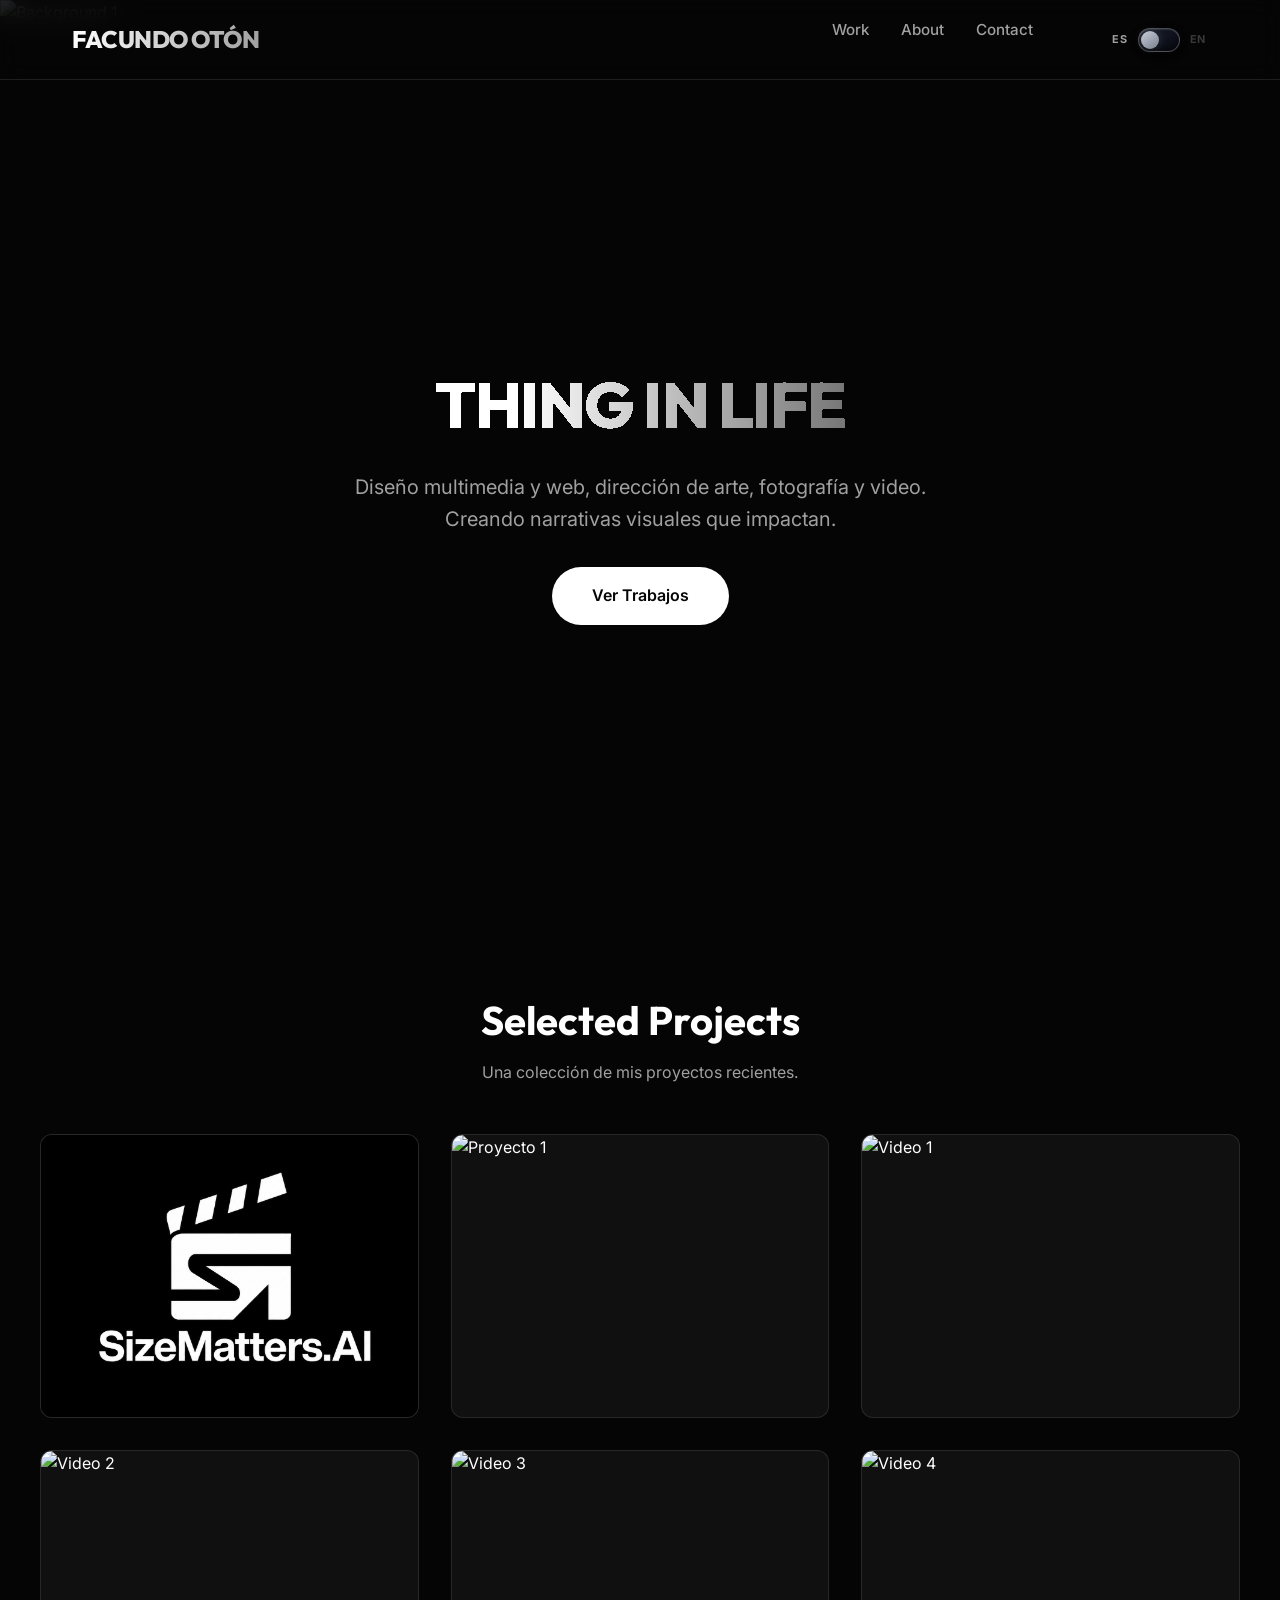
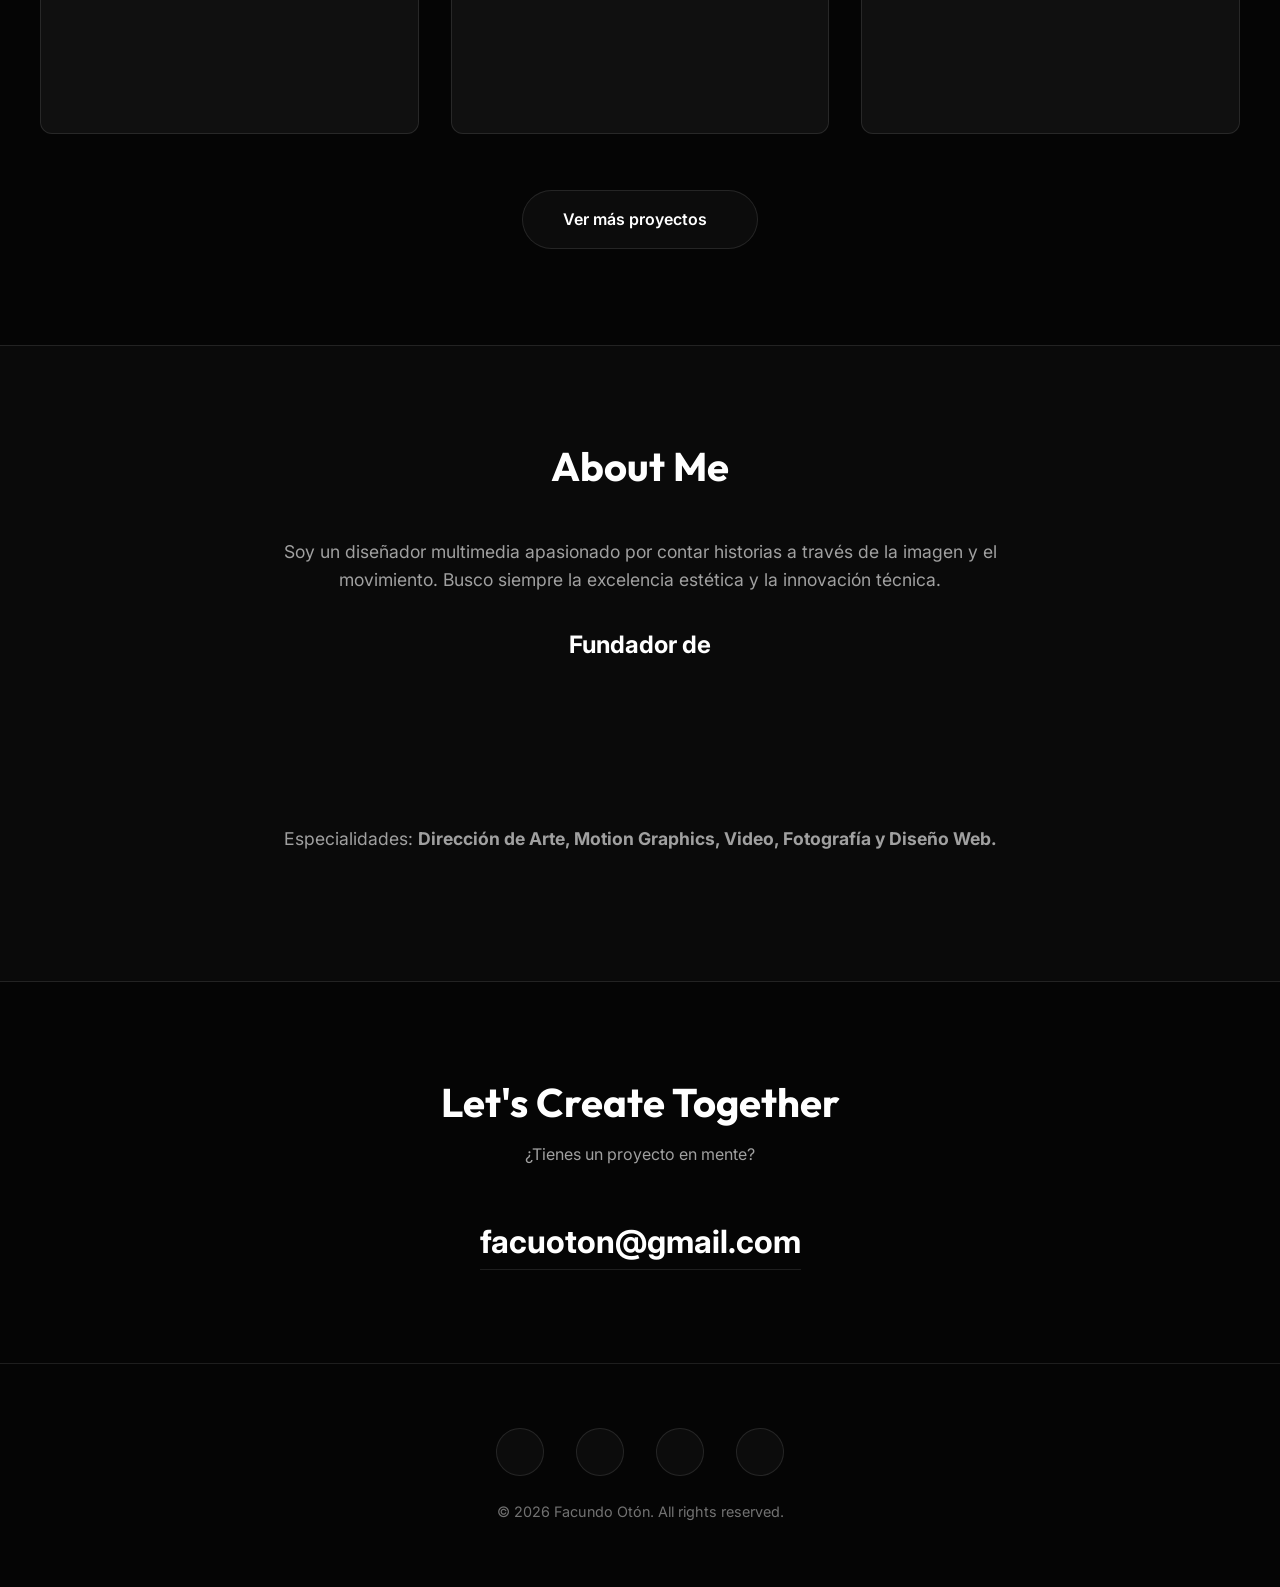
==== index.html @ f4d85133 "correccion nav 2" ====
<!doctype html>
<html lang="es">

<head>
  <meta charset="utf-8">
  <meta name="viewport" content="width=device-width,initial-scale=1">
  <title>Portfolio — Facundo Otón</title>
  <link rel="stylesheet" href="style.css?v=3">

  <link rel="apple-touch-icon" sizes="180x180"
    href="https://res.cloudinary.com/dp4yphsqr/image/upload/v1770842653/apple-touch-icon_nzvn2m.png">
  <link rel="icon" type="image/png" sizes="32x32"
    href="https://res.cloudinary.com/dp4yphsqr/image/upload/v1770842654/favicon-32x32_tr3acv.png">
  <link rel="icon" type="image/png" sizes="16x16"
    href="https://res.cloudinary.com/dp4yphsqr/image/upload/v1770842653/favicon-16x16_dhlqfb.png">
  <link rel="shortcut icon" href="https://res.cloudinary.com/dp4yphsqr/image/upload/v1770842656/favicon_qpulic.ico">
  <link rel="manifest" href="site.webmanifest">

  <link rel="preconnect" href="https://fonts.googleapis.com">
  <link rel="preconnect" href="https://fonts.gstatic.com" crossorigin>
  <link href="https://cdn.jsdelivr.net/npm/remixicon@3.5.0/fonts/remixicon.css" rel="stylesheet">

  <!-- Open Graph / Facebook -->
  <meta property="og:type" content="website">
  <meta property="og:url" content="https://facuoton.github.io/">
  <meta property="og:title" content="Portfolio — Facundo Otón">
  <meta property="og:description"
    content="Diseño multimedia y web, dirección de arte, fotografía y video. Creando narrativas visuales que impactan.">
  <meta property="og:image"
    content="https://res.cloudinary.com/dp4yphsqr/image/upload/v1770847935/link-preview_e6mv5a.png">

  <!-- Twitter -->
  <meta property="twitter:card" content="summary_large_image">
  <meta property="twitter:url" content="https://facuoton.github.io/">
  <meta property="twitter:title" content="Portfolio — Facundo Otón">
  <meta property="twitter:description"
    content="Diseño multimedia y web, dirección de arte, fotografía y video. Creando narrativas visuales que impactan.">
  <meta property="twitter:image"
    content="https://res.cloudinary.com/dp4yphsqr/image/upload/v1770847935/link-preview_e6mv5a.png">
</head>

<body>

  <header class="site-header">
    <div class="container">
      <a href="." class="logo">FACUNDO OTÓN</a>
      <nav class="main-nav">
        <a href="#portfolio" data-lang-key="navWork">Work</a>
        <a href="#about" data-lang-key="navAbout">About</a>
        <a href="#contact" data-lang-key="navContact">Contact</a>
        <div class="language-picker">
          <span class="language-code language-code-es" aria-hidden="true">ES</span>
          <button type="button" class="language-switch" id="language-toggle" aria-label="Cambiar idioma" aria-pressed="false">
            <span class="language-switch-track" aria-hidden="true"><span class="language-switch-thumb"></span></span>
          </button>
          <span class="language-code language-code-en" aria-hidden="true">EN</span>
        </div>
      </nav>
    </div>
  </header>

  <!-- Logo Hover Preview -->
  <div id="logo-preview" class="logo-preview"
    style="position:fixed;top:0;left:0;opacity:0;visibility:hidden;pointer-events:none;z-index:9999;">
    <img src="https://res.cloudinary.com/dp4yphsqr/image/upload/v1770837263/photo28_fqo7im.jpg" alt="Preview"
      draggable="false" style="width:140px;height:249px;object-fit:cover;border-radius:12px;">
  </div>

  <main>
    <!-- Cinematic Legend Hero with Background Slider -->
    <section id="hero" class="hero">
      <div class="hero-bg">
        <div class="hero-slider">
          <div class="slide active">
            <img src="https://res.cloudinary.com/dp4yphsqr/image/upload/v1770837285/slider1_knbupx.jpg"
              alt="Background 1">
          </div>
          <div class="slide">
            <img src="https://res.cloudinary.com/dp4yphsqr/image/upload/v1770837284/slider2_szus3e.jpg"
              alt="Background 2">
          </div>
          <div class="slide">
            <img src="https://res.cloudinary.com/dp4yphsqr/image/upload/v1770837283/slider3_g18ghu.jpg"
              alt="Background 3">
          </div>
          <div class="slide">
            <img src="https://res.cloudinary.com/dp4yphsqr/image/upload/v1770837286/slider4_x5ecqx.jpg"
              alt="Background 4">
          </div>
          <div class="slide">
            <img src="https://res.cloudinary.com/dp4yphsqr/image/upload/v1770837286/slider5_h9owmb.jpg"
              alt="Background 5">
          </div>
          <div class="slide">
            <img src="https://res.cloudinary.com/dp4yphsqr/image/upload/v1770837286/slider6_pl0uuq.jpg"
              alt="Background 6">
          </div>
          <div class="slide">
            <img src="https://res.cloudinary.com/dp4yphsqr/image/upload/v1770837286/slider7_luoel4.jpg"
              alt="Background 7">
          </div>
          <div class="slide">
            <img src="https://res.cloudinary.com/dp4yphsqr/image/upload/v1770837285/slider8_tkwupb.jpg"
              alt="Background 8">
          </div>
          <div class="slide">
            <img src="https://res.cloudinary.com/dp4yphsqr/image/upload/v1770837288/slider9_rujbzz.jpg"
              alt="Background 9">
          </div>
        </div>
      </div>

      <div class="container">
        <div class="hero-content">
          <div class="hero-gooey-container">
            <svg style="position: absolute; width: 0; height: 0;" aria-hidden="true" focusable="false">
              <defs>
                <filter id="threshold">
                  <feColorMatrix in="SourceGraphic" type="matrix" values="1 0 0 0 0
                                  0 1 0 0 0
                                  0 0 1 0 0
                                  0 0 0 255 -140" />
                </filter>
              </defs>
            </svg>
            <div class="gooey-texts">
              <h2 id="text1" class="gooey-text"></h2>
              <h2 id="text2" class="gooey-text"></h2>
            </div>
          </div>
          <p class="hero-desc" data-lang-key="heroDescription">Diseño multimedia y web, dirección de arte, fotografía y video. Creando narrativas visuales que impactan.</p>
          <a href="#portfolio" class="hero-cta" data-lang-key="heroCta">Ver Trabajos</a>
        </div>
      </div>
    </section>

    <!-- Portfolio Grid -->
    <section id="portfolio" class="container portfolio-section">
      <div class="section-header">
        <h3 class="section-title" data-lang-key="selectedProjects">Selected Projects</h3>
        <p data-lang-key="selectedProjectsDescription">Una colección de mis proyectos recientes.</p>
      </div>

      <div class="grid">
        <!-- Item 1 -->
        <article class="card">
          <a href="./sizematters-ai/" class="project-link" data-lang-aria="openSizeMatters">
            <img class="sizematters-project-thumb" src="./sizematters-ai/IMG_assets/Logo%20Completo.png"
              alt="SizeMatters.AI app logo">
            <div class="card-overlay card-overlay-rich">
              <h4 class="card-title">SizeMatters.AI</h4>
              <span class="card-category" data-lang-key="sizeMattersCategory">Web App / Diseño UI / Herramienta de Producción / JavaScript</span>
              <p class="card-description" data-lang-key="sizeMattersDescription">Una herramienta visual de inteligencia para producción que permite estimar almacenamiento, rotación de tarjetas, tiempos de descarga, informes técnicos y riesgos antes de un rodaje.</p>
              <span class="card-cta" data-lang-key="openTool">Abrir herramienta</span>
            </div>
          </a>
        </article>

        <!-- Item 2 -->
        <article class="card">
          <a href="#" class="media-item" data-type="gallery" data-src="new-york-2025">
            <img src="https://res.cloudinary.com/dp4yphsqr/image/upload/v1770837285/slider1_knbupx.jpg"
              alt="Proyecto 1">
            <div class="card-overlay">
              <h4 class="card-title">Nueva York 2025</h4>
              <span class="card-category">Fotografía</span>
            </div>
          </a>
        </article>

        <!-- Item 3 -->
        <article class="card">
          <a href="#" class="media-item" data-type="video"
            data-src="https://res.cloudinary.com/dp4yphsqr/video/upload/v1770838545/368bis_dxwpfw.mp4">
            <img src="https://res.cloudinary.com/dp4yphsqr/image/upload/v1770837243/368bis-thumb_jyc3wj.png"
              alt="Video 1">
            <div class="card-overlay">
              <h4 class="card-title">Presentación 368bis</h4>
              <span class="card-category">Video y Color Grading</span>
            </div>
          </a>
        </article>

        <!-- Item 4 -->
        <article class="card">
          <a href="#" class="media-item" data-type="video"
            data-src="https://res.cloudinary.com/dp4yphsqr/video/upload/v1770838083/EntrevistaValuto_dzxv6r.mp4">
            <img src="https://res.cloudinary.com/dp4yphsqr/image/upload/v1770837245/EntrevistaValuto-thumb_ndasoj.png"
              alt="Video 2">
            <div class="card-overlay">
              <h4 class="card-title">Entrevista Valuto</h4>
              <span class="card-category">Video Documental</span>
            </div>
          </a>
        </article>
        <!-- Item 5 -->
        <article class="card">
          <a href="#" class="media-item" data-type="video"
            data-src="https://res.cloudinary.com/dp4yphsqr/video/upload/v1770837302/Capaz_Merengueton_bi3efr.mp4">
            <img src="https://res.cloudinary.com/dp4yphsqr/image/upload/v1770837245/Capaz_Merengueton-thumb_w6xwf5.png"
              alt="Video 3">
            <div class="card-overlay">
              <h4 class="card-title">Videoclip Musical</h4>
              <span class="card-category">Motion Graphics</span>
            </div>
          </a>
        </article>

        <!-- Item 6 -->
        <article class="card">
          <a href="#" class="media-item" data-type="video"
            data-src="https://res.cloudinary.com/dp4yphsqr/video/upload/v1779224785/ProyectoJB_em5gft.mp4">
            <img src="https://res.cloudinary.com/dp4yphsqr/image/upload/v1770837280/ProyectoJB-thumb_eqhpih.png"
              alt="Video 4">
            <div class="card-overlay">
              <h4 class="card-title">Papercut Animation</h4>
              <span class="card-category">Motion Graphics</span>
            </div>
          </a>
        </article>
      </div>

      <div class="more-projects">
        <a href="./proyectos.html" class="btn-more"><span data-lang-key="moreProjects">Ver más proyectos</span> <i class="ri-arrow-right-line"></i></a>
      </div>
    </section>

    <!-- About -->
    <section id="about" class="about-section">
      <div class="container about-content">
        <div class="section-header">
          <h3 class="section-title" data-lang-key="aboutMe">About Me</h3>
        </div>
        <p class="about-text" data-lang-key="aboutDescription">Soy un diseñador multimedia apasionado por contar historias a través de la imagen y el movimiento. Busco siempre la excelencia estética y la innovación técnica.</p>
        <div class="about-text"
          style="display:flex; flex-direction:column; align-items:center; justify-content:center; font-size:1.5rem; gap:8px; margin: 2rem 0;">
          <strong data-lang-key="founderOf">Fundador de</strong>
          <a href="https://368bis.com" target="_blank" class="logo-3d-link"
            style="display:flex; justify-content:center; align-items:center; line-height:0; transition: transform 0.2s ease;">
            <div id="logo-3d-container"
              style="width:240px; height:120px; display:flex; justify-content:center; align-items:center;"></div>
          </a>
        </div>
        <p class="about-text"><span data-lang-key="specialtiesLabel">Especialidades:</span> <strong data-lang-key="specialties">Dirección de Arte, Motion Graphics, Video, Fotografía y Diseño Web.</strong></p>
      </div>
    </section>

    <!-- Contact -->
    <section id="contact" class="container contact-section">
      <div class="section-header">
        <h3 class="section-title">Let's Create Together</h3>
        <p data-lang-key="contactPrompt">¿Tienes un proyecto en mente?</p>
      </div>
      <a href="mailto:facuoton@gmail.com" class="contact-link">facuoton@gmail.com</a>
    </section>
  </main>

  <footer class="site-footer">
    <div class="container">
      <div class="social-links">
        <a href="https://www.instagram.com/facuoton/" target="_blank" aria-label="Instagram"><i
            class="ri-instagram-line"></i></a>
        <a href="https://www.tiktok.com/@facuoton" target="_blank" aria-label="TikTok"><i
            class="ri-tiktok-fill"></i></a>
        <a href="https://www.youtube.com/@facuoton757" target="_blank" aria-label="YouTube"><i
            class="ri-youtube-fill"></i></a>
        <a href="https://www.behance.net/facundootn" target="_blank" aria-label="Behance"><i
            class="ri-behance-fill"></i></a>
      </div>
      <p class="copyright">© 2026 Facundo Otón. All rights reserved.</p>
    </div>
  </footer>

  <script src="language.js"></script>

  <!-- Modal -->
  <div id="modal" class="modal" aria-hidden="true">
    <div class="modal-backdrop"></div>
    <div class="modal-content-wrapper" role="dialog" aria-modal="true">
      <button class="modal-close" aria-label="Cerrar">×</button>
      <div class="modal-content"></div>
    </div>
  </div>

  <script>
    // Hero Background Slider (Crossfade)
    const slides = document.querySelectorAll('.hero-slider .slide');
    let currentSlide = 0;

    function showSlide(idx) {
      slides.forEach((slide, i) => {
        slide.classList.toggle('active', i === idx);
      });
      currentSlide = idx;
    }

    // Auto advance every 5 seconds
    setInterval(() => {
      showSlide((currentSlide + 1) % slides.length);
    }, 5000);

    // Gallery Data Source
    const galleryData = {
      'new-york-2025': [
        "https://res.cloudinary.com/dp4yphsqr/image/upload/v1770837285/slider1_knbupx.jpg", "https://res.cloudinary.com/dp4yphsqr/image/upload/v1770837284/slider2_szus3e.jpg", "https://res.cloudinary.com/dp4yphsqr/image/upload/v1770837283/slider3_g18ghu.jpg",
        "https://res.cloudinary.com/dp4yphsqr/image/upload/v1770837286/slider4_x5ecqx.jpg", "https://res.cloudinary.com/dp4yphsqr/image/upload/v1770837286/slider5_h9owmb.jpg", "https://res.cloudinary.com/dp4yphsqr/image/upload/v1770837286/slider6_pl0uuq.jpg",
        "https://res.cloudinary.com/dp4yphsqr/image/upload/v1770837286/slider7_luoel4.jpg", "https://res.cloudinary.com/dp4yphsqr/image/upload/v1770837285/slider8_tkwupb.jpg", "https://res.cloudinary.com/dp4yphsqr/image/upload/v1770837288/slider9_rujbzz.jpg",
        "https://res.cloudinary.com/dp4yphsqr/image/upload/v1770837244/photo1_aoizyj.jpg", "https://res.cloudinary.com/dp4yphsqr/image/upload/v1770837257/photo2_mqngvx.jpg", "https://res.cloudinary.com/dp4yphsqr/image/upload/v1770837245/photo3_xewp2s.jpg",
        "https://res.cloudinary.com/dp4yphsqr/image/upload/v1770837250/photo4_uxu8ni.jpg", "https://res.cloudinary.com/dp4yphsqr/image/upload/v1770837249/photo5_ers02n.jpg", "https://res.cloudinary.com/dp4yphsqr/image/upload/v1770837250/photo6_fipvli.jpg",
        "https://res.cloudinary.com/dp4yphsqr/image/upload/v1770837248/photo7_rcccvy.jpg", "https://res.cloudinary.com/dp4yphsqr/image/upload/v1770837252/photo8_kbfd9n.jpg", "https://res.cloudinary.com/dp4yphsqr/image/upload/v1770837251/photo9_vlkwit.jpg",
        "https://res.cloudinary.com/dp4yphsqr/image/upload/v1770837252/photo10_zke9ht.jpg", "https://res.cloudinary.com/dp4yphsqr/image/upload/v1770837252/photo11_tytlyz.jpg", "https://res.cloudinary.com/dp4yphsqr/image/upload/v1770837252/photo12_luq2en.jpg",
        "https://res.cloudinary.com/dp4yphsqr/image/upload/v1770837252/photo13_zowzlh.jpg", "https://res.cloudinary.com/dp4yphsqr/image/upload/v1770837254/photo14_nwifzn.jpg", "https://res.cloudinary.com/dp4yphsqr/image/upload/v1770837255/photo15_pr1mi9.jpg",
        "https://res.cloudinary.com/dp4yphsqr/image/upload/v1770837254/photo16_i9gyqb.jpg", "https://res.cloudinary.com/dp4yphsqr/image/upload/v1770837255/photo17_zz9ctb.jpg", "https://res.cloudinary.com/dp4yphsqr/image/upload/v1770837258/photo18_elslrs.jpg",
        "https://res.cloudinary.com/dp4yphsqr/image/upload/v1770837256/photo19_jcx9sq.jpg", "https://res.cloudinary.com/dp4yphsqr/image/upload/v1770837258/photo20_eji4ny.jpg", "https://res.cloudinary.com/dp4yphsqr/image/upload/v1770837257/photo21_lr4rz1.jpg",
        "https://res.cloudinary.com/dp4yphsqr/image/upload/v1770837258/photo22_lh8nl7.jpg", "https://res.cloudinary.com/dp4yphsqr/image/upload/v1770837258/photo23_chbr3w.jpg", "https://res.cloudinary.com/dp4yphsqr/image/upload/v1770837260/photo24_eigkak.jpg",
        "https://res.cloudinary.com/dp4yphsqr/image/upload/v1770837259/photo25_c65ou1.jpg", "https://res.cloudinary.com/dp4yphsqr/image/upload/v1770837259/photo26_y4yl4s.jpg", "https://res.cloudinary.com/dp4yphsqr/image/upload/v1770837260/photo27_jyye4d.jpg",
        "https://res.cloudinary.com/dp4yphsqr/image/upload/v1770837263/photo28_fqo7im.jpg", "https://res.cloudinary.com/dp4yphsqr/image/upload/v1770837261/photo29_wqfo0x.jpg", "https://res.cloudinary.com/dp4yphsqr/image/upload/v1770837261/photo30_xddail.jpg",
        "https://res.cloudinary.com/dp4yphsqr/image/upload/v1770837267/photo31_cx3zsa.jpg", "https://res.cloudinary.com/dp4yphsqr/image/upload/v1770837263/photo32_h880ac.jpg", "https://res.cloudinary.com/dp4yphsqr/image/upload/v1770837264/photo33_cectss.jpg",
        "https://res.cloudinary.com/dp4yphsqr/image/upload/v1770837262/photo34_ibqmwf.jpg", "https://res.cloudinary.com/dp4yphsqr/image/upload/v1770837263/photo35_eobpmq.jpg", "https://res.cloudinary.com/dp4yphsqr/image/upload/v1770837264/photo36_jqvtn8.jpg",
        "https://res.cloudinary.com/dp4yphsqr/image/upload/v1770837265/photo37_mqwape.jpg", "https://res.cloudinary.com/dp4yphsqr/image/upload/v1770837265/photo38_oqirga.jpg", "https://res.cloudinary.com/dp4yphsqr/image/upload/v1770837268/photo39_a0q8tv.jpg",
        "https://res.cloudinary.com/dp4yphsqr/image/upload/v1770837267/photo40_ncgfgf.jpg", "https://res.cloudinary.com/dp4yphsqr/image/upload/v1770837267/photo41_s2lbzt.jpg", "https://res.cloudinary.com/dp4yphsqr/image/upload/v1770837268/photo42_zs2hkc.jpg",
        "https://res.cloudinary.com/dp4yphsqr/image/upload/v1770837270/photo43_i9xniv.jpg", "https://res.cloudinary.com/dp4yphsqr/image/upload/v1770837275/photo44_rwbeig.jpg", "https://res.cloudinary.com/dp4yphsqr/image/upload/v1770837271/photo45_opkwe7.jpg",
        "https://res.cloudinary.com/dp4yphsqr/image/upload/v1770837274/photo46_rftka6.jpg", "https://res.cloudinary.com/dp4yphsqr/image/upload/v1770837271/photo47_ucjth1.jpg", "https://res.cloudinary.com/dp4yphsqr/image/upload/v1770837274/photo48_u72cbj.jpg",
        "https://res.cloudinary.com/dp4yphsqr/image/upload/v1770837275/photo49_lts7ag.jpg", "https://res.cloudinary.com/dp4yphsqr/image/upload/v1770837276/photo50_aeqdur.jpg", "https://res.cloudinary.com/dp4yphsqr/image/upload/v1770837278/photo51_u29zbv.jpg",
        "https://res.cloudinary.com/dp4yphsqr/image/upload/v1770837281/photo52_d4m3l2.jpg", "https://res.cloudinary.com/dp4yphsqr/image/upload/v1770837277/photo53_o5wxz7.jpg", "https://res.cloudinary.com/dp4yphsqr/image/upload/v1770837282/photo54_ng8e6h.jpg",
        "https://res.cloudinary.com/dp4yphsqr/image/upload/v1770837280/photo55_awttdy.jpg", "https://res.cloudinary.com/dp4yphsqr/image/upload/v1770837280/photo56_mrgnyp.jpg", "https://res.cloudinary.com/dp4yphsqr/image/upload/v1770837281/photo57_ittsly.jpg"
      ]
    };

    // Modal Logic
    const mediaItems = document.querySelectorAll('.media-item');
    const modal = document.getElementById('modal');
    const modalContent = modal.querySelector('.modal-content');
    const modalClose = modal.querySelector('.modal-close');
    const modalBackdrop = modal.querySelector('.modal-backdrop');

    // Gallery State
    let currentGalleryImages = [];
    let currentGalleryIndex = 0;

    function openModal(type, src) {
      modalContent.innerHTML = '';
      currentGalleryImages = [];
      currentGalleryIndex = 0;

      if (type === 'image') {
        const img = document.createElement('img');
        img.src = src;
        img.alt = '';
        img.className = 'modal-media';
        modalContent.appendChild(img);
      } else if (type === 'video') {
        const video = document.createElement('video');
        video.src = src;
        video.controls = true;
        video.autoplay = true;
        video.className = 'modal-media';
        modalContent.appendChild(video);
      } else if (type === 'gallery') {
        // Check if src is a key in galleryData
        if (galleryData[src]) {
          currentGalleryImages = galleryData[src];
        } else {
          // Fallback to parsing JSON if it's not a key (legacy support)
          try {
            currentGalleryImages = JSON.parse(src);
          } catch (e) {
            console.error('Error parsing gallery data', e);
          }
        }

        if (currentGalleryImages.length > 0) {
          renderGallery();
          preloadImages(currentGalleryIndex);
        }
      }

      modal.setAttribute('aria-hidden', 'false');
      modal.classList.add('open');
      document.body.style.overflow = 'hidden';
    }

    function renderGallery() {
      modalContent.innerHTML = '';

      const wrapper = document.createElement('div');
      wrapper.className = 'gallery-wrapper';

      const img = document.createElement('img');
      img.src = currentGalleryImages[currentGalleryIndex];
      img.className = 'modal-media';
      img.alt = `Image ${currentGalleryIndex + 1}`;

      // Prev Button
      const prevBtn = document.createElement('button');
      prevBtn.className = 'gallery-nav prev';
      prevBtn.innerHTML = '<i class="ri-arrow-left-s-line"></i>';
      prevBtn.onclick = (e) => {
        e.stopPropagation();
        navigateGallery(-1);
      };

      // Next Button
      const nextBtn = document.createElement('button');
      nextBtn.className = 'gallery-nav next';
      nextBtn.innerHTML = '<i class="ri-arrow-right-s-line"></i>';
      nextBtn.onclick = (e) => {
        e.stopPropagation();
        navigateGallery(1);
      };

      wrapper.appendChild(img);

      // Counter
      const counter = document.createElement('div');
      counter.className = 'gallery-counter';
      counter.textContent = `${currentGalleryIndex + 1} / ${currentGalleryImages.length}`;
      wrapper.appendChild(counter);

      if (currentGalleryImages.length > 1) {
        wrapper.appendChild(prevBtn);
        wrapper.appendChild(nextBtn);
      }

      modalContent.appendChild(wrapper);
    }

    function navigateGallery(direction) {
      currentGalleryIndex += direction;
      if (currentGalleryIndex < 0) {
        currentGalleryIndex = currentGalleryImages.length - 1;
      } else if (currentGalleryIndex >= currentGalleryImages.length) {
        currentGalleryIndex = 0;
      }
      renderGallery();
      preloadImages(currentGalleryIndex);
    }

    function preloadImages(currentIndex) {
      if (!currentGalleryImages || currentGalleryImages.length === 0) return;
      const nextIndex = (currentIndex + 1) % currentGalleryImages.length;
      const prevIndex = (currentIndex - 1 + currentGalleryImages.length) % currentGalleryImages.length;

      const imgNext = new Image();
      imgNext.src = currentGalleryImages[nextIndex];

      const imgPrev = new Image();
      imgPrev.src = currentGalleryImages[prevIndex];
    }

    function closeModal() {
      modal.classList.remove('open');
      modal.setAttribute('aria-hidden', 'true');
      setTimeout(() => {
        modalContent.innerHTML = '';
      }, 300); // Wait for fade out
      document.body.style.overflow = '';
    }

    mediaItems.forEach(item => {
      item.addEventListener('click', (e) => {
        e.preventDefault();
        const type = item.dataset.type;
        const src = item.dataset.src;
        openModal(type, src);
      });
    });

    modalClose.addEventListener('click', closeModal);
    modalBackdrop.addEventListener('click', closeModal);

    document.addEventListener('keydown', (e) => {
      if (e.key === 'Escape') closeModal();
      if (modal.classList.contains('open') && currentGalleryImages.length > 0) {
        if (e.key === 'ArrowLeft') navigateGallery(-1);
        if (e.key === 'ArrowRight') navigateGallery(1);
      }
    });

    // Logo Spotlight + Hover Preview Effect
    const logo = document.querySelector('.logo');
    const preview = document.getElementById('logo-preview');

    // Spring state
    const PREVIEW_W = 140;
    const PREVIEW_H = 249;
    const OFFSET_Y = 40;

    let targetX = 0, targetY = 0, targetRotate = 0;
    let currentX = 0, currentY = 0, currentRotate = 0;
    let prevMouseX = null;
    let previewVisible = false;
    let animFrame = null;

    function springLerp(current, target, stiffness) {
      return current + (target - current) * stiffness;
    }

    function animatePreview() {
      currentX = springLerp(currentX, targetX, 0.24);
      currentY = springLerp(currentY, targetY, 0.24);
      currentRotate = springLerp(currentRotate, targetRotate, 0.18);

      preview.style.transform = `translate3d(${currentX}px, ${currentY}px, 0) rotate(${currentRotate}deg)`;

      targetRotate *= 0.84;

      if (previewVisible || Math.abs(currentX - targetX) > 0.2 || Math.abs(currentY - targetY) > 0.2) {
        animFrame = requestAnimationFrame(animatePreview);
      } else {
        animFrame = null;
      }
    }

    logo.addEventListener('mouseenter', () => {
      previewVisible = true;
      prevMouseX = null;
      preview.style.opacity = '1';
      preview.style.visibility = 'visible';
      if (!animFrame) animFrame = requestAnimationFrame(animatePreview);
    });

    logo.addEventListener('mouseleave', () => {
      previewVisible = false;
      prevMouseX = null;
      targetRotate = 0;
      preview.style.opacity = '0';
      preview.style.visibility = 'hidden';
    });

    logo.addEventListener('mousemove', (e) => {
      // Spotlight effect
      const rect = logo.getBoundingClientRect();
      const x = e.clientX - rect.left;
      const y = e.clientY - rect.top;
      logo.style.setProperty('--x', `${x}px`);
      logo.style.setProperty('--y', `${y}px`);

      // Preview position
      targetX = e.clientX - PREVIEW_W / 2;
      targetY = e.clientY + OFFSET_Y;

      // Tilt based on horizontal movement
      if (prevMouseX !== null) {
        const deltaX = e.clientX - prevMouseX;
        targetRotate = Math.max(-8, Math.min(8, deltaX * 0.7));
      }
      prevMouseX = e.clientX;
    });

    // Gooey Text Morphing Effect
    const morphTexts = [
      'THE MOST DANGEROUS',
      'THING IN LIFE',
      'IS PLAY IT SAFE',
      '- CASEY NEISTAT'
    ];
    const morphTime = 1.2;
    const cooldownTime = 1.5;

    let morphTextIndex = morphTexts.length - 1;
    let morphTimeRef = new Date();
    let morphValue = 0;
    let cooldownValue = cooldownTime;

    const text1 = document.getElementById('text1');
    const text2 = document.getElementById('text2');

    if (text1 && text2) {
      text1.textContent = morphTexts[morphTextIndex % morphTexts.length];
      text2.textContent = morphTexts[(morphTextIndex + 1) % morphTexts.length];

      function setMorph(fraction) {
        const isMobile = window.innerWidth <= 768;
        if (isMobile) {
          const blur2 = Math.min(8 / fraction - 8, 20);
          const opacity2 = Math.pow(fraction, 0.4) * 100;
          text2.style.filter = `blur(${blur2}px)`;
          text2.style.webkitFilter = `blur(${blur2}px)`;
          text2.style.opacity = `${opacity2}%`;

          let invFraction = 1 - fraction;
          const blur1 = Math.min(8 / invFraction - 8, 20);
          const opacity1 = Math.pow(invFraction, 0.4) * 100;
          text1.style.filter = `blur(${blur1}px)`;
          text1.style.webkitFilter = `blur(${blur1}px)`;
          text1.style.opacity = `${opacity1}%`;
        } else {
          // Original Desktop Morph Code
          text2.style.filter = `blur(${Math.min(8 / fraction - 8, 100)}px)`;
          text2.style.opacity = `${Math.pow(fraction, 0.4) * 100}%`;

          let invFraction = 1 - fraction;
          text1.style.filter = `blur(${Math.min(8 / invFraction - 8, 100)}px)`;
          text1.style.opacity = `${Math.pow(invFraction, 0.4) * 100}%`;
        }
      }

      function doCooldown() {
        morphValue = 0;
        const isMobile = window.innerWidth <= 768;
        if (isMobile) {
          text2.style.filter = "";
          text2.style.webkitFilter = "";
          text2.style.opacity = "100%";
          text1.style.filter = "";
          text1.style.webkitFilter = "";
          text1.style.opacity = "0%";
        } else {
          // Original Desktop Cooldown Code
          text2.style.filter = "";
          text2.style.opacity = "100%";
          text1.style.filter = "";
          text1.style.opacity = "0%";
        }
      }

      function doMorph() {
        morphValue -= cooldownValue;
        cooldownValue = 0;
        let fraction = morphValue / morphTime;

        if (fraction > 1) {
          cooldownValue = cooldownTime;
          fraction = 1;
        }

        setMorph(fraction);
      }

      function animateGooey() {
        requestAnimationFrame(animateGooey);
        const newTime = new Date();
        const shouldIncrementIndex = cooldownValue > 0;
        const dt = (newTime.getTime() - morphTimeRef.getTime()) / 1000;
        morphTimeRef = newTime;

        cooldownValue -= dt;

        if (cooldownValue <= 0) {
          if (shouldIncrementIndex) {
            morphTextIndex = (morphTextIndex + 1) % morphTexts.length;
            text1.textContent = morphTexts[morphTextIndex % morphTexts.length];
            text2.textContent = morphTexts[(morphTextIndex + 1) % morphTexts.length];
          }
          doMorph();
        } else {
          doCooldown();
        }
      }

      animateGooey();
    }
  </script>
  <script src="https://cdnjs.cloudflare.com/ajax/libs/matter-js/0.19.0/matter.min.js"></script>
  <script src="gravity.js"></script>

  <!-- Three.js Setup for 368bis Logo -->
  <script type="importmap">
    {
      "imports": {
        "three": "https://unpkg.com/three@0.160.0/build/three.module.js",
        "three/addons/": "https://unpkg.com/three@0.160.0/examples/jsm/"
      }
    }
  </script>
  <script type="module">
    import * as THREE from 'three';
    import { SVGLoader } from 'three/addons/loaders/SVGLoader.js';

    const container = document.getElementById('logo-3d-container');
    if (container) {
      const scene = new THREE.Scene();

      const camera = new THREE.PerspectiveCamera(35, container.clientWidth / container.clientHeight, 0.1, 1000);
      camera.position.set(0, 0, 7.5);

      const renderer = new THREE.WebGLRenderer({ alpha: true, antialias: true });
      renderer.setSize(container.clientWidth, container.clientHeight);
      renderer.setPixelRatio(window.devicePixelRatio);
      renderer.domElement.style.display = 'block';
      container.appendChild(renderer.domElement);

      const ambientLight = new THREE.AmbientLight(0xffffff, 0.6);
      scene.add(ambientLight);

      const dirLight1 = new THREE.DirectionalLight(0xffffff, 2.2);
      dirLight1.position.set(3, 4, 6);
      scene.add(dirLight1);

      const dirLight2 = new THREE.DirectionalLight(0xffffff, 0.8);
      dirLight2.position.set(-4, -2, 3);
      scene.add(dirLight2);

      const group = new THREE.Group();
      group.scale.set(0.012, -0.012, 0.012);
      scene.add(group);

      const material = new THREE.MeshStandardMaterial({
        color: 0xffffff,
        roughness: 0.25,
        metalness: 0.15,
      });

      const loader = new SVGLoader();
      loader.load('./logo.svg', (data) => {
        const geos = [];
        const tempGroup = new THREE.Group();

        data.paths.forEach((path) => {
          const shapes = SVGLoader.createShapes(path);
          shapes.forEach((shape) => {
            const geometry = new THREE.ExtrudeGeometry(shape, {
              depth: 18,
              bevelEnabled: true,
              bevelThickness: 1,
              bevelSize: 0.5,
              bevelSegments: 3,
            });
            geos.push(geometry);
            tempGroup.add(new THREE.Mesh(geometry));
          });
        });

        tempGroup.updateMatrixWorld(true);
        const box = new THREE.Box3().setFromObject(tempGroup);
        const center = new THREE.Vector3();
        box.getCenter(center);

        geos.forEach((geo) => {
          geo.translate(-center.x, -center.y, -center.z);
          const mesh = new THREE.Mesh(geo, material);
          group.add(mesh);
        });
      });

      const clock = new THREE.Clock();
      function animate() {
        requestAnimationFrame(animate);

        const delta = clock.getDelta();
        const time = clock.getElapsedTime();

        group.rotation.y -= delta * 1.4;
        group.position.y = Math.sin(time * 2.0) * 0.15;

        renderer.render(scene, camera);
      }
      animate();

      window.addEventListener('resize', () => {
        camera.aspect = container.clientWidth / container.clientHeight;
        camera.updateProjectionMatrix();
        renderer.setSize(container.clientWidth, container.clientHeight);
      });
    }
  </script>
</body>

</html>
---- style.css ----
/* 
  Theme: Dark Premium
  Fonts: Outfit (Headings), Inter (Body)
*/

@import url('https://fonts.googleapis.com/css2?family=Inter:wght@300;400;500;600&family=Outfit:wght@400;500;700;800&display=swap');

:root {
  color-scheme: dark;
  /* Colors */
  --bg-body: #050505;
  --bg-card: #101010;
  --bg-overlay: rgba(0, 0, 0, 0.85);

  --text-main: #ffffff;
  --text-muted: #a0a0a0;
  --text-accent: #d4af37;
  /* Gold/Bronze */

  --accent-primary: #FFD700;
  /* Striking Yellow / Gold for interactive elements */
  --accent-glow: rgba(255, 215, 0, 0.5);

  --border-light: rgba(255, 255, 255, 0.1);

  /* Spacing */
  --container-width: 1200px;
  --header-height: 80px;

  /* Transitions */
  --ease-out: cubic-bezier(0.215, 0.61, 0.355, 1);
}

/* Reset */
*,
*::before,
*::after {
  box-sizing: border-box;
  margin: 0;
  padding: 0;
}

html {
  scroll-behavior: smooth;
  overscroll-behavior: none;
}

body {
  font-family: 'Inter', sans-serif;
  background-color: var(--bg-body);
  color: var(--text-main);
  line-height: 1.6;
  overflow-x: hidden;
  overscroll-behavior: none;
  -webkit-font-smoothing: antialiased;
}

img,
video {
  max-width: 100%;
  display: block;
}

a {
  text-decoration: none;
  color: inherit;
  transition: color 0.3s ease;
}

ul {
  list-style: none;
}

/* Typography */
h1,
h2,
h3,
h4,
h5,
h6 {
  font-family: 'Outfit', sans-serif;
  font-weight: 700;
  color: var(--text-main);
  line-height: 1.2;
}

p {
  color: var(--text-muted);
}

.container {
  max-width: var(--container-width);
  margin: 0 auto;
  padding: 0 2rem;
}

/* Header */
.site-header {
  position: fixed;
  top: 0;
  left: 0;
  width: 100%;
  height: var(--header-height);
  z-index: 1000;
  background: rgba(5, 5, 5, 0.8);
  backdrop-filter: blur(12px);
  border-bottom: 1px solid var(--border-light);
  display: flex;
  align-items: center;
  /* Animation */
  transform: translateY(-100%);
  opacity: 0;
  animation: slideDown 0.8s var(--ease-out) forwards;
}

.site-header .container {
  display: flex;
  justify-content: space-between;
  align-items: center;
  width: 100%;
}

.logo {
  font-family: 'Outfit', sans-serif;
  font-size: 1.5rem;
  font-weight: 800;
  letter-spacing: -0.02em;
  background: linear-gradient(to right, #fff, #a0a0a0);
  -webkit-background-clip: text;
  background-clip: text;
  -webkit-text-fill-color: transparent;
  transition: transform 0.4s var(--ease-out), filter 0.4s var(--ease-out);
  display: block;
  text-decoration: none;
  position: relative;
}

/* Spotlight overlay — fades in/out smoothly via opacity */
.logo::after {
  content: '';
  position: absolute;
  inset: -8px -12px;
  background: radial-gradient(circle 120px at var(--x, 50%) var(--y, 50%), rgba(255, 215, 0, 0.55) 0%, transparent 100%);
  opacity: 0;
  transition: opacity 0.4s var(--ease-out);
  pointer-events: none;
  border-radius: 8px;
  mix-blend-mode: screen;
}

.logo:hover {
  transform: scale(1.02);
  filter: drop-shadow(0 0 12px rgba(255, 215, 0, 0.25));
}

.logo:hover::after {
  opacity: 1;
}

/* Logo Hover Preview Card */
.logo-preview {
  position: fixed;
  top: 0;
  left: 0;
  z-index: 9999;
  pointer-events: none;
  opacity: 0;
  transform: translate3d(0, 0, 0) rotate(0deg);
  transition: opacity 0.25s cubic-bezier(0.22, 1, 0.36, 1),
              visibility 0.25s;
  visibility: hidden;
  will-change: transform, opacity;
}

.logo-preview.visible {
  opacity: 1;
  visibility: visible;
}

.logo-preview img {
  width: 140px;
  height: 249px;
  object-fit: cover;
  border-radius: 12px;
  box-shadow:
    0 8px 30px rgba(0, 0, 0, 0.5),
    0 0 0 1px rgba(255, 255, 255, 0.1);
  background: var(--bg-card);
  padding: 6px;
}

.main-nav {
  display: flex;
  gap: 2rem;
}

.main-nav a {
  font-size: 0.95rem;
  font-weight: 500;
  color: var(--text-muted);
  position: relative;
}

.main-nav a:hover,
.main-nav a.active {
  color: var(--text-main);
}

.main-nav a::after {
  content: '';
  position: absolute;
  bottom: -4px;
  left: 0;
  width: 0;
  height: 2px;
  background: var(--accent-primary);
  transition: width 0.3s ease;
}

.main-nav a:hover::after {
  width: 100%;
}

.language-picker {
  display: inline-flex;
  align-items: center;
  gap: 0.45rem;
  margin-left: 2.8rem;
}

.language-code {
  min-width: 20px;
  color: rgba(255, 255, 255, 0.42);
  font-size: 0.68rem;
  font-weight: 700;
  letter-spacing: 0.06em;
  text-align: center;
  transition: color 0.25s ease, opacity 0.25s ease;
}

.language-picker[data-language="en"] .language-code-en {
  color: var(--accent-primary);
  opacity: 1;
}

.language-picker[data-language="es"] .language-code-es {
  color: var(--text-muted);
  opacity: 1;
}

.language-picker[data-language="es"] .language-code-en,
.language-picker[data-language="en"] .language-code-es {
  opacity: 0.5;
}

.language-switch {
  position: relative;
  width: 44px;
  min-width: 44px;
  height: 44px;
  padding: 0;
  border: 0;
  border-radius: 50%;
  background: transparent;
  cursor: pointer;
}

.language-switch:focus-visible {
  outline: 2px solid var(--accent-primary);
  outline-offset: 3px;
}

.language-switch-track {
  position: absolute;
  top: 10px;
  left: 1px;
  width: 42px;
  height: 24px;
  border: 1px solid rgba(255, 255, 255, 0.25);
  border-radius: 999px;
  background: linear-gradient(145deg, rgba(29, 34, 49, 0.98), rgba(7, 9, 16, 0.98));
  box-shadow:
    inset 0 1px 1px rgba(255, 255, 255, 0.12),
    inset 0 -3px 7px rgba(0, 0, 0, 0.4),
    0 3px 10px rgba(0, 0, 0, 0.28);
  transition: border-color 0.25s ease, box-shadow 0.25s ease;
}

.language-switch:hover .language-switch-track,
.language-switch:focus-visible .language-switch-track {
  border-color: rgba(255, 215, 0, 0.7);
  box-shadow:
    inset 0 1px 1px rgba(255, 255, 255, 0.14),
    inset 0 -3px 7px rgba(0, 0, 0, 0.4),
    0 0 14px rgba(255, 215, 0, 0.2);
}

.language-switch-thumb {
  position: absolute;
  top: 2px;
  left: 2px;
  width: 18px;
  height: 18px;
  border-radius: 50%;
  background: linear-gradient(145deg, #c9ced8, #777f8e);
  box-shadow: 0 2px 5px rgba(0, 0, 0, 0.45), 0 0 8px rgba(180, 188, 204, 0.25);
  transition: transform 0.25s cubic-bezier(0.22, 1, 0.36, 1), background 0.25s ease, box-shadow 0.25s ease;
}

.language-switch[data-language="en"] .language-switch-thumb {
  transform: translateX(18px);
  background: linear-gradient(145deg, #fff4ae, var(--accent-primary));
  box-shadow: 0 2px 5px rgba(0, 0, 0, 0.45), 0 0 10px rgba(255, 215, 0, 0.45);
}

.language-switch[data-language="en"] .language-switch-track {
  border-color: rgba(255, 215, 0, 0.55);
}

@media (prefers-reduced-motion: reduce) {
  .language-picker,
  .language-code,
  .language-switch-track,
  .language-switch-thumb {
    transition-duration: 0.01ms;
  }
}

/* Hero Section */
.hero {
  position: relative;
  height: 100vh;
  min-height: 600px;
  display: flex;
  align-items: center;
  justify-content: center;
  padding-top: var(--header-height);
  overflow: hidden;
}

.hero-bg {
  position: absolute;
  top: 0;
  left: 0;
  width: 100%;
  height: 100%;
  z-index: 0;
}

.hero-bg::after {
  content: '';
  position: absolute;
  top: 0;
  left: 0;
  width: 100%;
  height: 100%;
  background: linear-gradient(to bottom, rgba(5, 5, 5, 0.3), var(--bg-body));
  z-index: 1;
}

.hero-slider {
  width: 100%;
  height: 100%;
}

.hero-slider .slide {
  position: absolute;
  top: 0;
  left: 0;
  width: 100%;
  height: 100%;
  opacity: 0;
  transition: opacity 1s ease;
  transform: scale(1.05);
}

.hero-slider .slide.active {
  opacity: 1;
  transform: scale(1);
  transition: opacity 1s ease, transform 6s ease;
}

.hero-slider img {
  width: 100%;
  height: 100%;
  object-fit: cover;
}

.hero-content {
  position: relative;
  z-index: 2;
  text-align: center;
  max-width: 800px;
  padding: 0 1rem;
}

.hero-gooey-container {
  position: relative;
  width: 100%;
  height: 100px;
  display: flex;
  align-items: center;
  justify-content: center;
  margin-bottom: 1rem;
  opacity: 0;
  transform: translateY(30px);
  animation: fadeUp 0.8s var(--ease-out) 0.5s forwards;
}

.gooey-texts {
  position: absolute;
  width: 100%;
  height: 100%;
  display: flex;
  align-items: center;
  justify-content: center;
  filter: url(#threshold);
}

.gooey-text {
  position: absolute;
  font-size: 4rem;
  font-weight: 800;
  letter-spacing: -0.03em;
  background: linear-gradient(to right, #fff 20%, #777);
  -webkit-background-clip: text;
  background-clip: text;
  -webkit-text-fill-color: transparent;
  margin: 0;
  user-select: none;
  cursor: default;
}

.hero-desc {
  font-size: 1.25rem;
  color: var(--text-muted);
  max-width: 600px;
  margin: 0 auto 2rem;
  opacity: 0;
  transform: translateY(20px);
  animation: fadeUp 0.8s var(--ease-out) 0.7s forwards;
}

.hero-cta {
  display: inline-block;
  padding: 1rem 2.5rem;
  background: var(--text-main);
  color: var(--bg-body);
  font-weight: 600;
  border-radius: 50px;
  transition: transform 0.2s ease, box-shadow 0.2s ease;
  opacity: 0;
  transform: translateY(20px);
  animation: fadeUp 0.8s var(--ease-out) 0.9s forwards;
}

.hero-cta:hover {
  transform: translateY(-2px);
  box-shadow: 0 10px 20px rgba(255, 255, 255, 0.1);
}

/* Portfolio Grid */
.portfolio-section {
  padding: 6rem 0;
}

.section-header {
  margin-bottom: 3rem;
  text-align: center;
}

.section-title {
  font-size: 2.5rem;
  margin-bottom: 1rem;
}

.grid {
  display: grid;
  grid-template-columns: repeat(auto-fill, minmax(350px, 1fr));
  gap: 2rem;
}

.card {
  position: relative;
  border-radius: 12px;
  overflow: hidden;
  background: var(--bg-card);
  border: 1px solid var(--border-light);
  transition: transform 0.3s ease, border-color 0.3s ease;
  aspect-ratio: 4/3;
  cursor: pointer;
}

.card:hover {
  transform: translateY(-5px);
  border-color: rgba(255, 255, 255, 0.3);
}

.media-item {
  display: block;
  width: 100%;
  height: 100%;
}

.project-link {
  display: block;
  width: 100%;
  height: 100%;
}

.card img {
  width: 100%;
  height: 100%;
  object-fit: cover;
  transition: transform 0.5s ease;
}

.card img.sizematters-project-thumb {
  object-fit: cover;
  object-position: center;
  padding: 0;
  background:
    radial-gradient(circle at 50% 46%, rgba(255, 255, 255, 0.14), transparent 48%),
    #050505;
}

.card:hover img {
  transform: scale(1.05);
}

.card-overlay {
  position: absolute;
  bottom: 0;
  left: 0;
  width: 100%;
  padding: 1.5rem;
  background: linear-gradient(to top, rgba(0, 0, 0, 0.9), transparent);
  opacity: 0;
  transform: translateY(10px);
  transition: all 0.3s ease;
}

.card-overlay-rich {
  padding-top: 2.25rem;
  background:
    linear-gradient(to top, rgba(0, 0, 0, 0.96) 0%, rgba(0, 0, 0, 0.85) 60%, rgba(0, 0, 0, 0.3) 88%, transparent 100%);
}

.card:hover .card-overlay {
  opacity: 1;
  transform: translateY(0);
}

.card-title {
  font-size: 1.1rem;
  color: var(--text-main);
  margin-bottom: 0.25rem;
}

.card-category {
  font-size: 0.85rem;
  color: var(--text-accent);
  text-transform: uppercase;
  letter-spacing: 0.05em;
}

.card-description {
  max-width: 34rem;
  margin-top: 0.5rem;
  color: rgba(255, 255, 255, 0.84);
  font-size: 0.9rem;
  line-height: 1.45;
  display: -webkit-box;
  -webkit-line-clamp: 3;
  -webkit-box-orient: vertical;
  overflow: hidden;
}

.card-cta {
  display: inline-flex;
  align-items: center;
  margin-top: 0.75rem;
  color: var(--text-main);
  font-size: 0.78rem;
  font-weight: 700;
  text-transform: uppercase;
  letter-spacing: 0.08em;
}

/* More Projects Button */
.more-projects {
  text-align: center;
  margin-top: 3.5rem;
}

.btn-more {
  display: inline-flex;
  align-items: center;
  gap: 0.6rem;
  padding: 1rem 2.5rem;
  border: 1px solid var(--border-light);
  border-radius: 50px;
  font-weight: 600;
  font-size: 1rem;
  color: var(--text-main);
  background: rgba(255, 255, 255, 0.03);
  transition: all 0.3s var(--ease-out);
}

.btn-more i {
  transition: transform 0.3s var(--ease-out);
}

.btn-more:hover {
  background: var(--text-main);
  color: var(--bg-body);
  border-color: var(--text-main);
  transform: translateY(-2px);
  box-shadow: 0 10px 25px rgba(255, 255, 255, 0.12);
}

.btn-more:hover i {
  transform: translateX(4px);
}

/* Card "new" badge */
.card-badge {
  position: absolute;
  top: 1rem;
  right: 1rem;
  z-index: 2;
  background: var(--accent-primary);
  color: #000;
  font-family: 'Outfit', sans-serif;
  font-size: 0.7rem;
  font-weight: 700;
  letter-spacing: 0.1em;
  text-transform: uppercase;
  padding: 0.3rem 0.75rem;
  border-radius: 20px;
  pointer-events: none;
}

/* Gallery page */
.gallery-page-main {
  padding-top: var(--header-height);
  min-height: 100vh;
}

.gallery-page-main .portfolio-section {
  padding-top: 20px;
}

.btn-back {
  margin-bottom: 2.5rem;
}

.btn-back:hover i {
  transform: translateX(-4px);
}

/* About Section */
.about-section {
  padding: 6rem 0;
  background: #0a0a0a;
  border-top: 1px solid var(--border-light);
  border-bottom: 1px solid var(--border-light);
}

.about-content {
  max-width: 800px;
  margin: 0 auto;
  text-align: center;
}

.about-text {
  font-size: 1.1rem;
  margin-bottom: 2rem;
}

.logo-3d-link:hover {
  transform: scale(1.1);
  filter: drop-shadow(0 0 10px rgba(255, 255, 255, 0.2));
}

/* Contact Section */
.contact-section {
  padding: 6rem 0;
  text-align: center;
}

.contact-link {
  font-size: 2rem;
  font-weight: 700;
  color: var(--text-main);
  border-bottom: 1px solid var(--border-light);
  padding-bottom: 0.5rem;
}

.contact-link:hover {
  color: var(--accent-primary);
  border-color: var(--accent-primary);
}

/* Modal */
.modal {
  position: fixed;
  inset: 0;
  z-index: 2000;
  display: flex;
  align-items: center;
  justify-content: center;
  visibility: hidden;
  opacity: 0;
  transition: opacity 0.3s ease, visibility 0.3s ease;
}

.modal.open {
  visibility: visible;
  opacity: 1;
}

.modal-backdrop {
  position: absolute;
  inset: 0;
  background: rgba(0, 0, 0, 0.9);
  backdrop-filter: blur(8px);
}

.modal-content-wrapper {
  position: relative;
  z-index: 2001;
  max-width: 90vw;
  max-height: 90vh;
  outline: none;
}

.modal-media {
  max-width: 100%;
  max-height: 85vh;
  border-radius: 4px;
  box-shadow: 0 20px 50px rgba(0, 0, 0, 0.5);
}

.modal-close {
  position: absolute;
  top: -40px;
  right: -10px;
  background: none;
  border: none;
  color: #fff;
  font-size: 2rem;
  cursor: pointer;
  transition: transform 0.2s;
}

.modal-close:hover {
  transform: rotate(90deg) scale(1.1);
}

/* Footer */
.site-footer {
  padding: 4rem 0;
  border-top: 1px solid var(--border-light);
  text-align: center;
  margin-top: auto;
}

.social-links {
  display: flex;
  justify-content: center;
  gap: 2rem;
  margin-bottom: 1.5rem;
}

.social-links a {
  font-size: 1.5rem;
  color: var(--text-muted);
  transition: all 0.3s ease;
  display: flex;
  align-items: center;
  justify-content: center;
  width: 48px;
  height: 48px;
  border-radius: 50%;
  border: 1px solid var(--border-light);
  background: rgba(255, 255, 255, 0.03);
}

.social-links a:hover {
  color: var(--bg-body);
  background: var(--text-main);
  border-color: var(--text-main);
  transform: translateY(-3px);
  box-shadow: 0 5px 15px rgba(255, 255, 255, 0.1);
}

.copyright {
  font-size: 0.9rem;
  color: var(--text-muted);
  opacity: 0.7;
}

/* Animations */
@keyframes fadeUp {
  to {
    opacity: 1;
    transform: translateY(0);
  }
}

@keyframes slideDown {
  to {
    transform: translateY(0);
    opacity: 1;
  }
}

/* Gallery Slider */
.gallery-wrapper {
  position: relative;
  display: flex;
  justify-content: center;
  align-items: center;
}

.gallery-nav {
  position: fixed;
  top: 50%;
  transform: translateY(-50%);
  background: rgba(0, 0, 0, 0.5);
  border: 1px solid rgba(255, 255, 255, 0.2);
  color: white;
  width: 50px;
  height: 50px;
  border-radius: 50%;
  display: flex;
  align-items: center;
  justify-content: center;
  cursor: pointer;
  transition: all 0.2s ease;
  font-size: 1.5rem;
  z-index: 10;
}

.gallery-nav:hover {
  background: white;
  color: black;
}

.gallery-nav.prev {
  left: 40px;
}

.gallery-nav.next {
  right: 40px;
}

/* Responsive */
@media (max-width: 768px) {
  .gooey-texts {
    transform: translate3d(0, 0, 0);
    will-change: filter;
  }

  .gooey-text {
    font-size: min(8vw, 2.2rem);
    background: none;
    -webkit-background-clip: initial;
    background-clip: initial;
    -webkit-text-fill-color: initial;
    color: var(--text-main);
    white-space: nowrap;
    /* GPU Acceleration exclusively on mobile */
    transform: translate3d(0, 0, 0);
    will-change: filter, opacity;
  }

  .hero-gooey-container {
    height: 60px;
  }

  .grid {
    grid-template-columns: 1fr;
    gap: 1.5rem;
  }

  .site-header .container {
    padding: 0 1.5rem;
  }

  .main-nav {
    gap: 0.8rem;
  }

  .main-nav a {
    font-size: 0.8rem;
  }

  .language-picker {
    gap: 0.25rem;
    margin-left: 0.8rem;
  }

  .language-switch {
    width: 42px;
    min-width: 42px;
  }

  .gallery-nav {
    width: 40px;
    height: 40px;
    font-size: 1.2rem;
  }

  .gallery-nav.prev {
    left: 10px;
  }

  .gallery-nav.next {
    right: 10px;
  }
}

.gallery-counter {
  position: absolute;
  bottom: 20px;
  background: rgba(0, 0, 0, 0.6);
  color: white;
  padding: 5px 12px;
  border-radius: 20px;
  font-size: 0.9rem;
  letter-spacing: 0.05em;
  pointer-events: none;
}
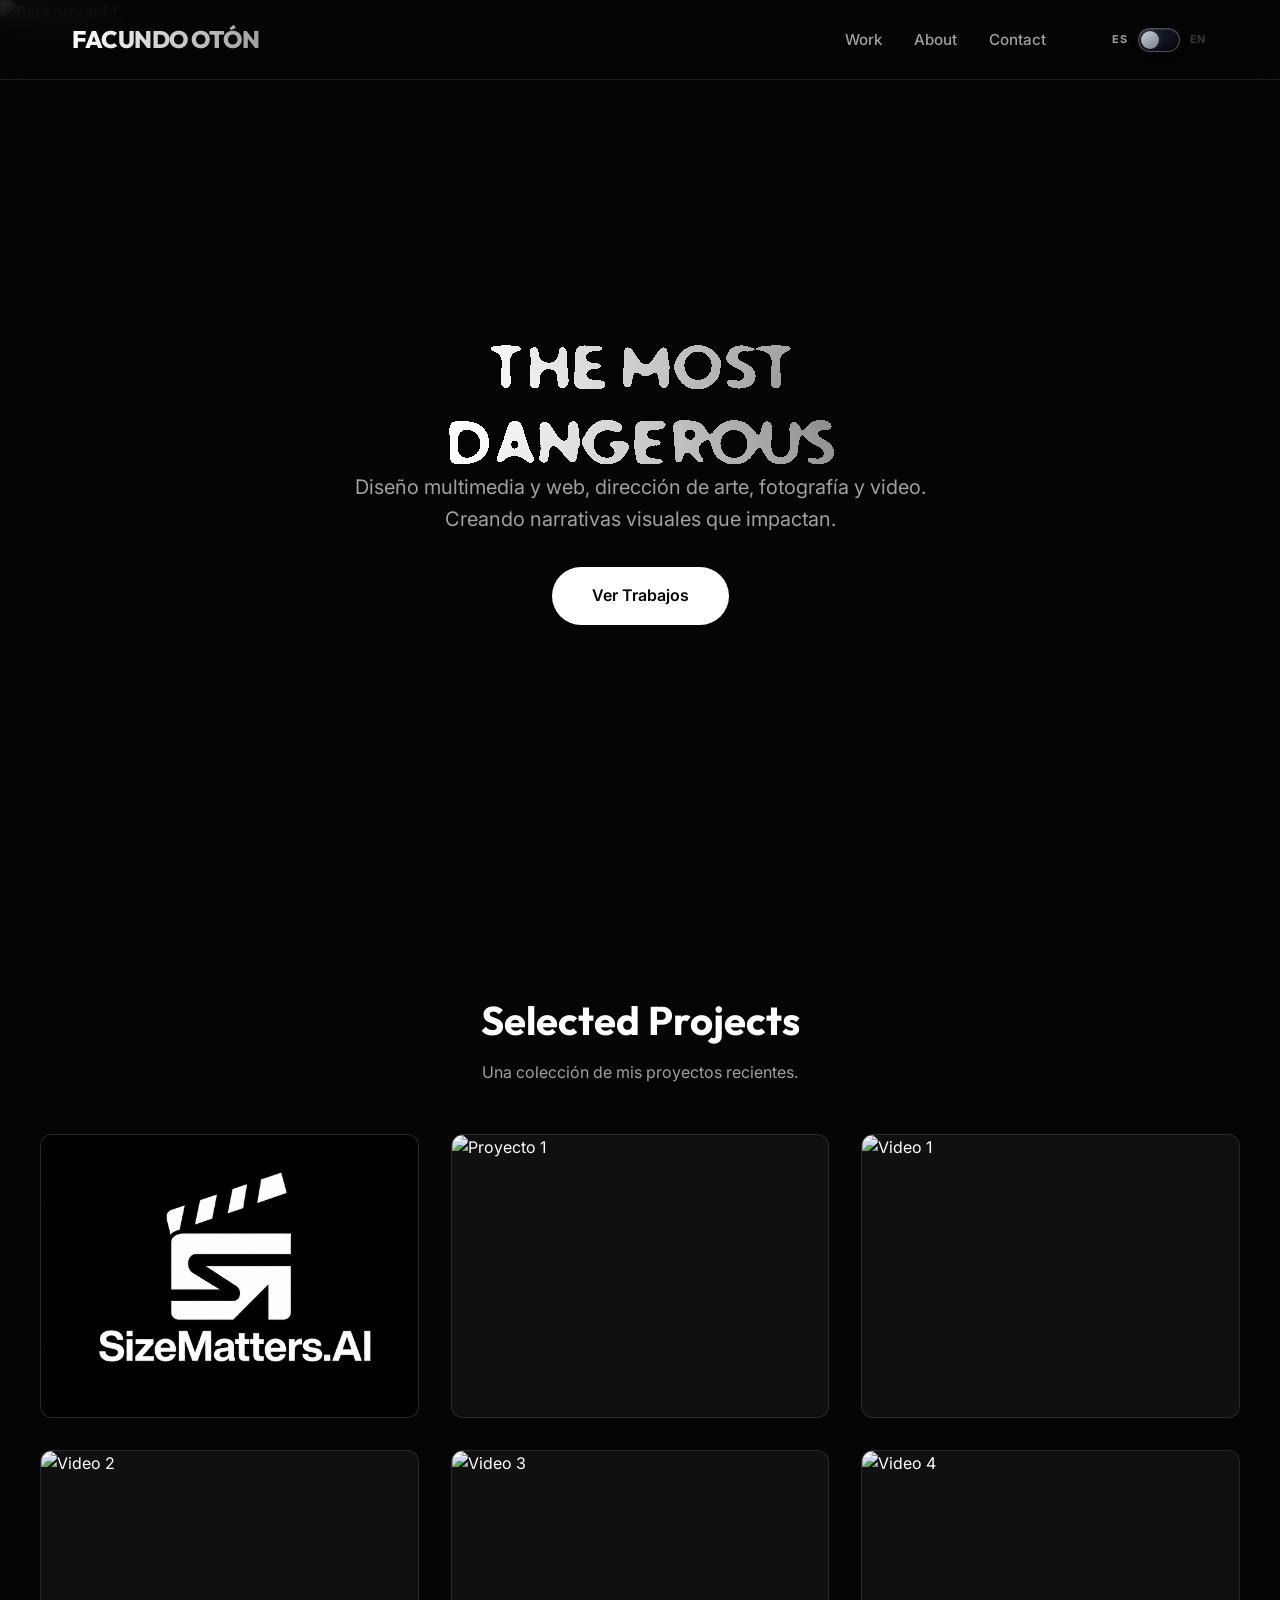
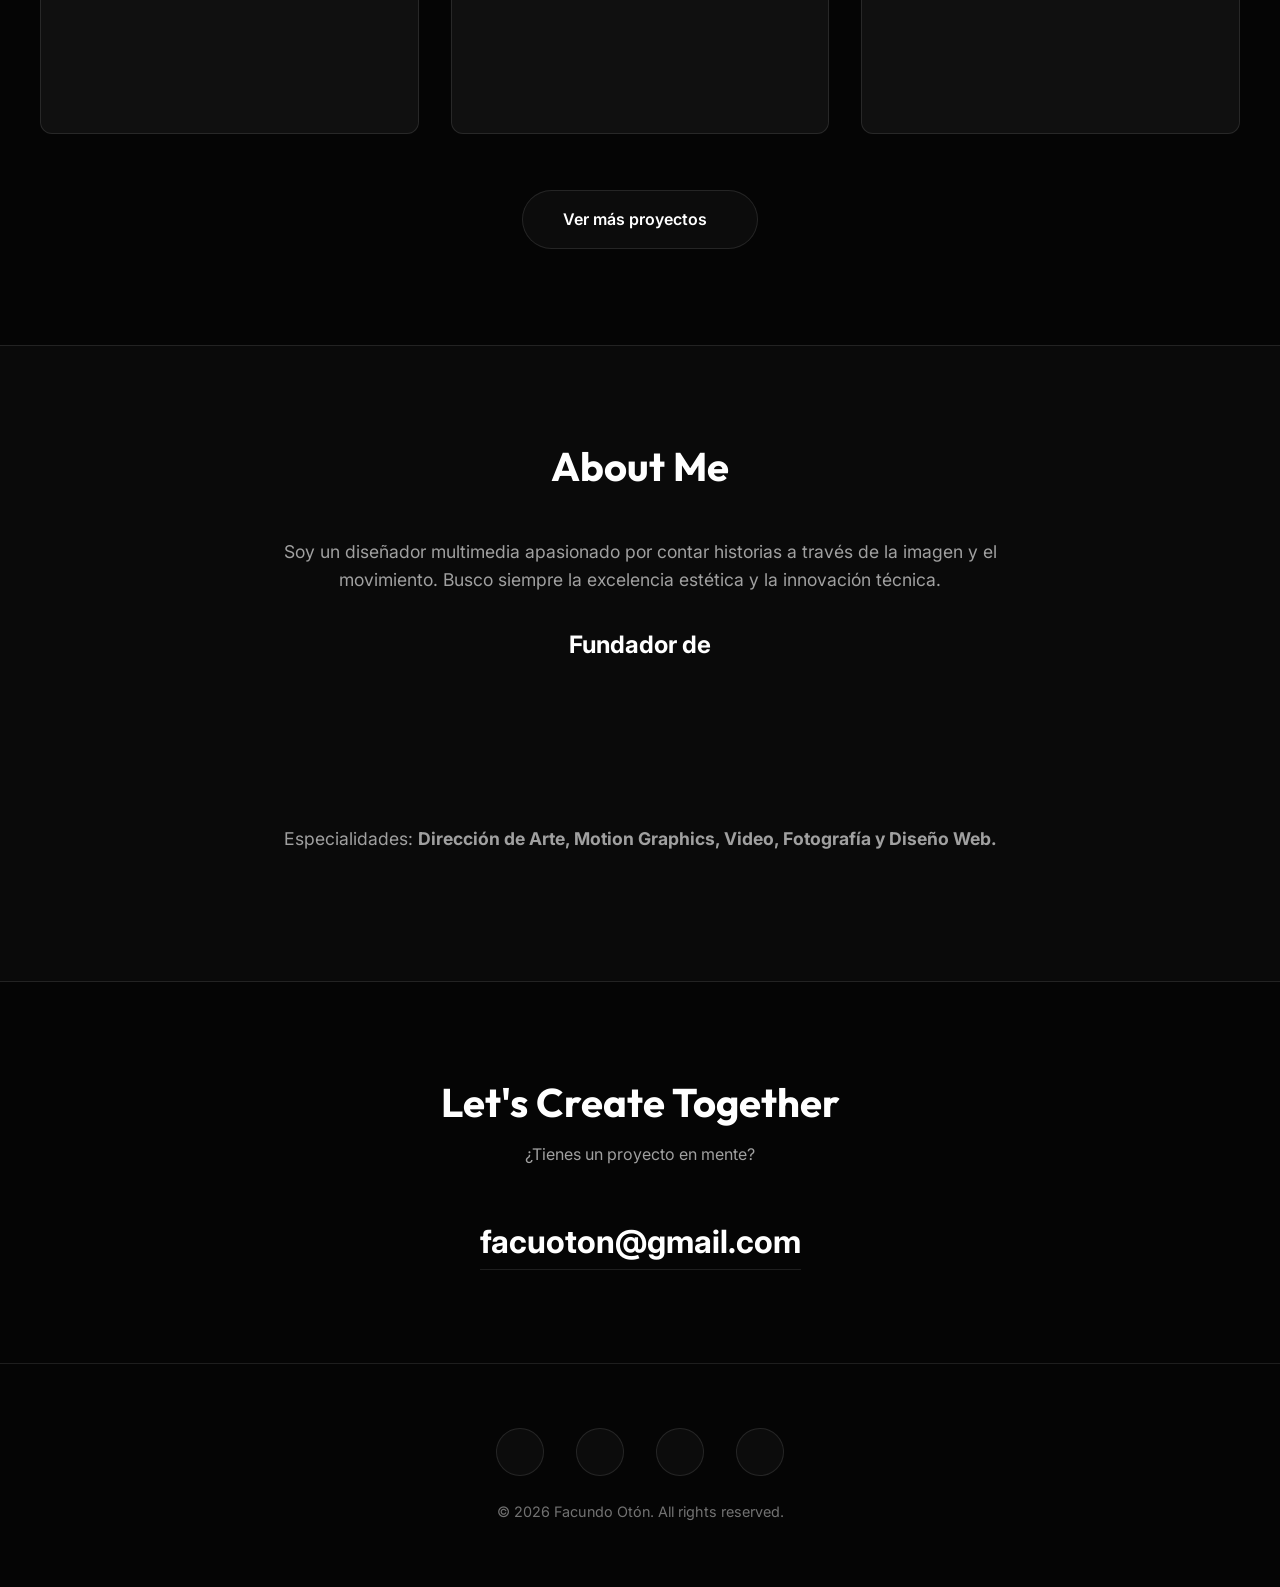
==== commit 6c975929: "." ====
--- a/index.html
+++ b/index.html
@@ -5,7 +5,7 @@
   <meta charset="utf-8">
   <meta name="viewport" content="width=device-width,initial-scale=1">
   <title>Portfolio — Facundo Otón</title>
-  <link rel="stylesheet" href="style.css?v=3">
+  <link rel="stylesheet" href="style.css?v=4">
 
   <link rel="apple-touch-icon" sizes="180x180"
     href="https://res.cloudinary.com/dp4yphsqr/image/upload/v1770842653/apple-touch-icon_nzvn2m.png">
--- a/style.css
+++ b/style.css
@@ -118,6 +118,7 @@
   justify-content: space-between;
   align-items: center;
   width: 100%;
+  max-width: 1360px;
 }
 
 .logo {
@@ -191,12 +192,18 @@
 
 .main-nav {
   display: flex;
+  align-items: center;
   gap: 2rem;
+  height: 44px;
 }
 
 .main-nav a {
+  display: inline-flex;
+  align-items: center;
+  height: 44px;
   font-size: 0.95rem;
   font-weight: 500;
+  line-height: 1;
   color: var(--text-muted);
   position: relative;
 }
@@ -209,7 +216,7 @@
 .main-nav a::after {
   content: '';
   position: absolute;
-  bottom: -4px;
+  bottom: 6px;
   left: 0;
   width: 0;
   height: 2px;
@@ -225,14 +232,20 @@
   display: inline-flex;
   align-items: center;
   gap: 0.45rem;
-  margin-left: 2.8rem;
+  height: 44px;
+  margin-left: 3rem;
 }
 
 .language-code {
+  display: inline-flex;
+  align-items: center;
+  justify-content: center;
   min-width: 20px;
+  height: 44px;
   color: rgba(255, 255, 255, 0.42);
   font-size: 0.68rem;
   font-weight: 700;
+  line-height: 1;
   letter-spacing: 0.06em;
   text-align: center;
   transition: color 0.25s ease, opacity 0.25s ease;
@@ -323,6 +336,16 @@
   .language-switch-track,
   .language-switch-thumb {
     transition-duration: 0.01ms;
+  }
+}
+
+@media (max-width: 1300px) {
+  .site-header .container {
+    max-width: var(--container-width);
+  }
+
+  .language-picker {
+    margin-left: 2rem;
   }
 }
 
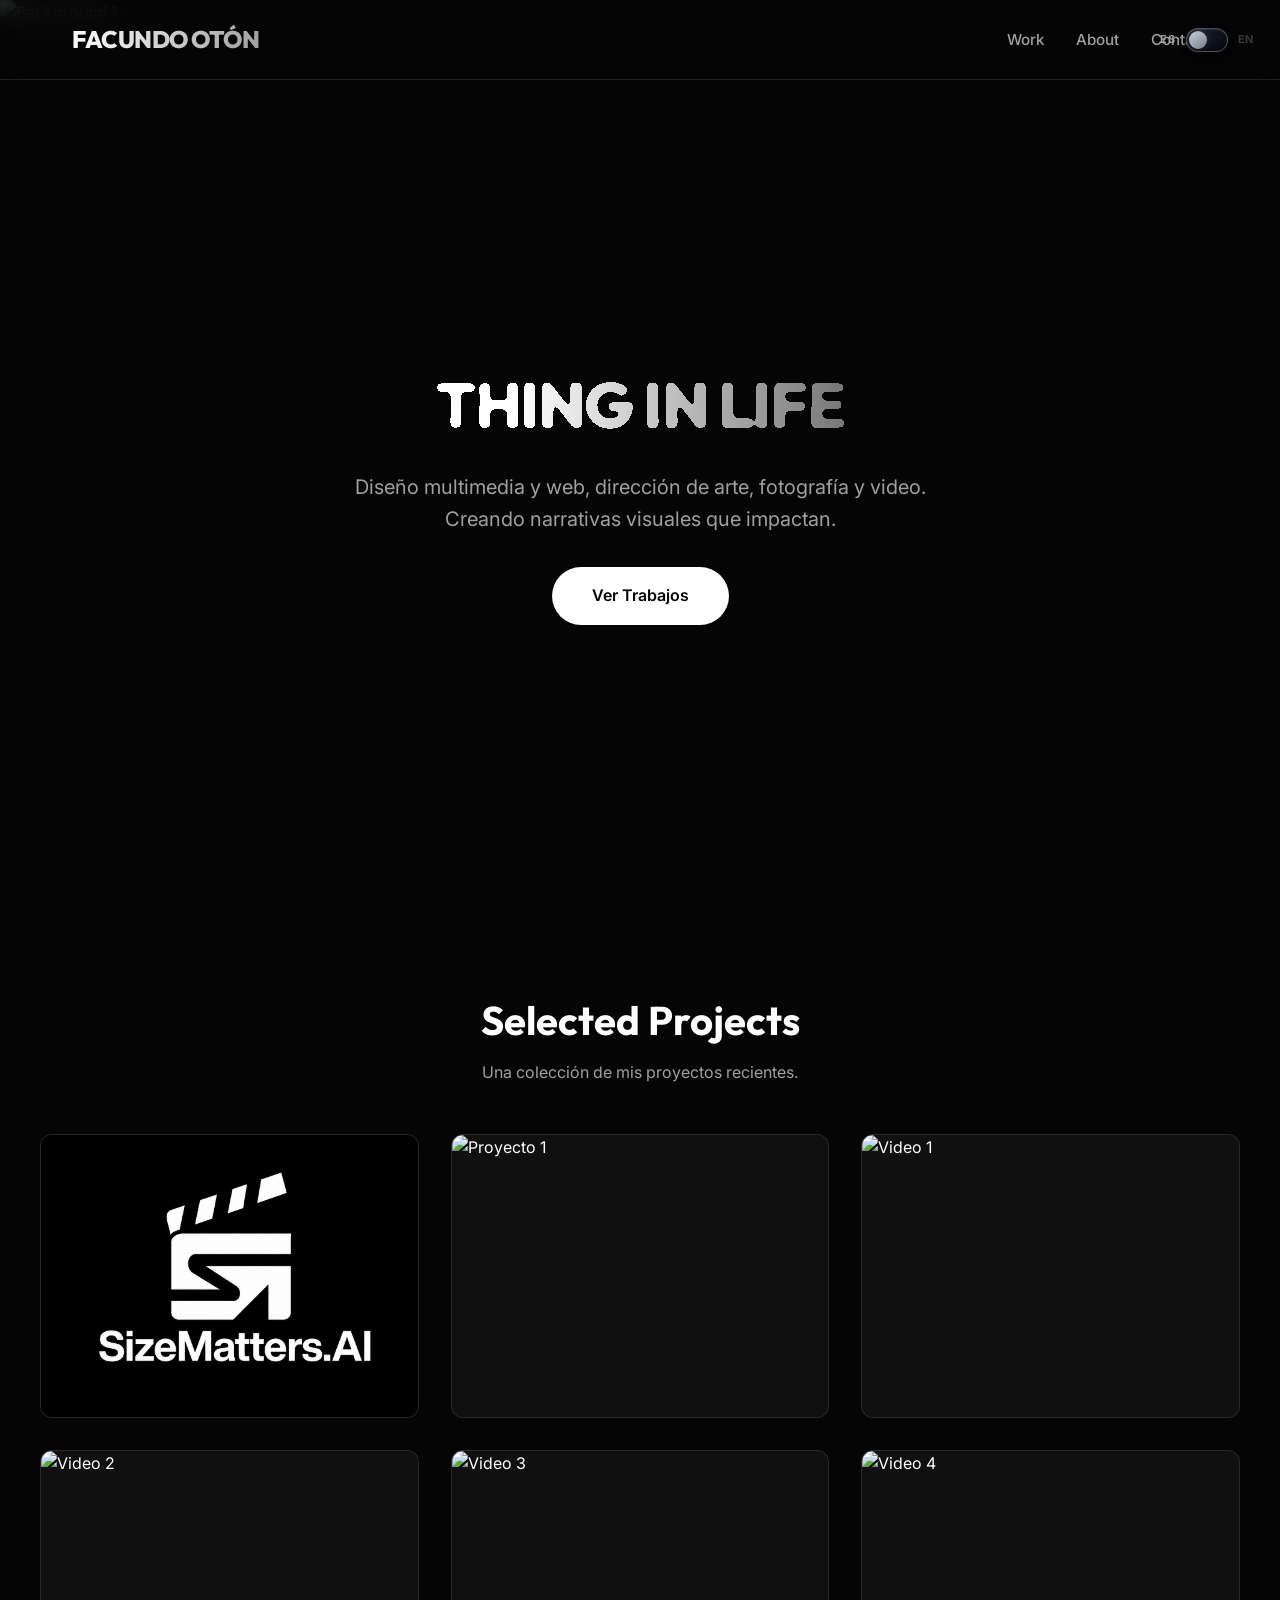
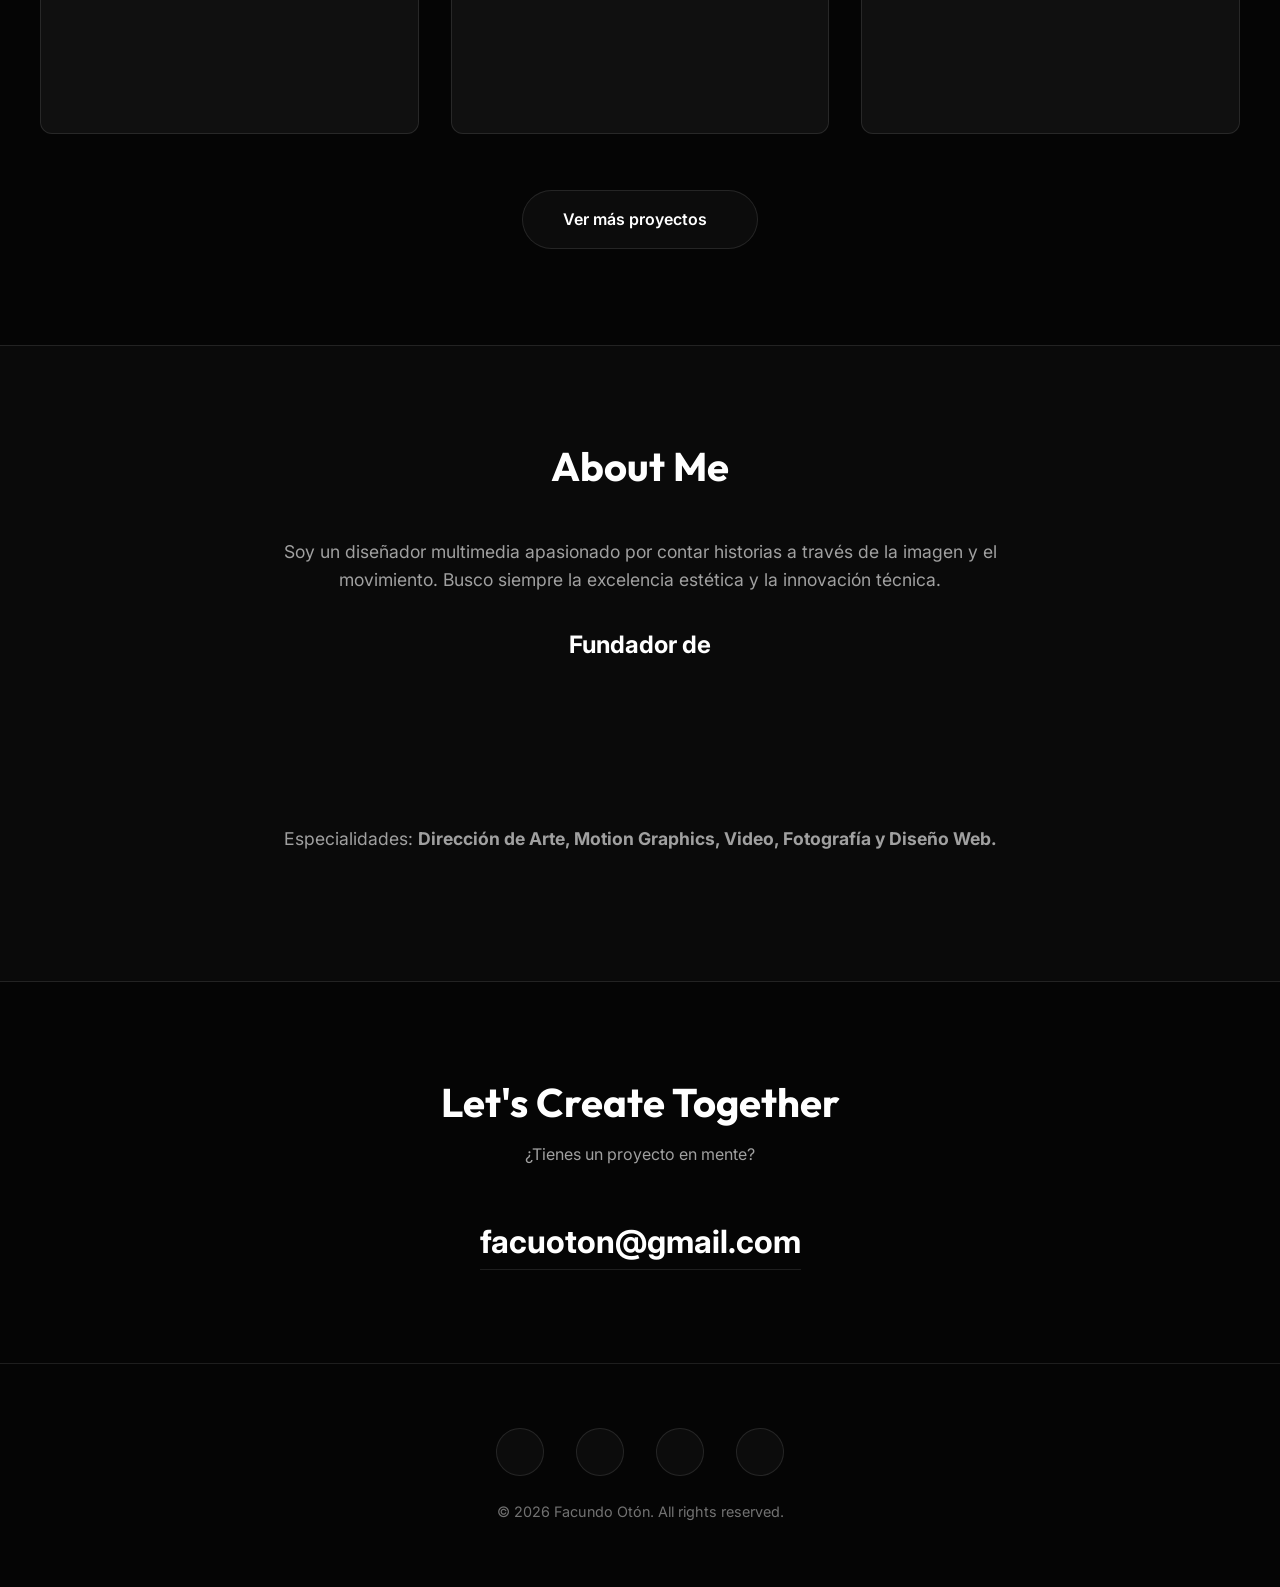
==== commit 2ab94a51: "." ====
--- a/index.html
+++ b/index.html
@@ -5,7 +5,7 @@
   <meta charset="utf-8">
   <meta name="viewport" content="width=device-width,initial-scale=1">
   <title>Portfolio — Facundo Otón</title>
-  <link rel="stylesheet" href="style.css?v=4">
+  <link rel="stylesheet" href="style.css?v=5">
 
   <link rel="apple-touch-icon" sizes="180x180"
     href="https://res.cloudinary.com/dp4yphsqr/image/upload/v1770842653/apple-touch-icon_nzvn2m.png">
--- a/style.css
+++ b/style.css
@@ -229,11 +229,15 @@
 }
 
 .language-picker {
+  position: absolute;
+  top: 50%;
+  right: 2rem;
   display: inline-flex;
   align-items: center;
   gap: 0.45rem;
   height: 44px;
-  margin-left: 3rem;
+  margin-left: 0;
+  transform: translateY(-50%);
 }
 
 .language-code {
@@ -345,7 +349,7 @@
   }
 
   .language-picker {
-    margin-left: 2rem;
+    right: 1.5rem;
   }
 }
 
@@ -921,8 +925,10 @@
   }
 
   .language-picker {
+    position: static;
     gap: 0.25rem;
     margin-left: 0.8rem;
+    transform: none;
   }
 
   .language-switch {
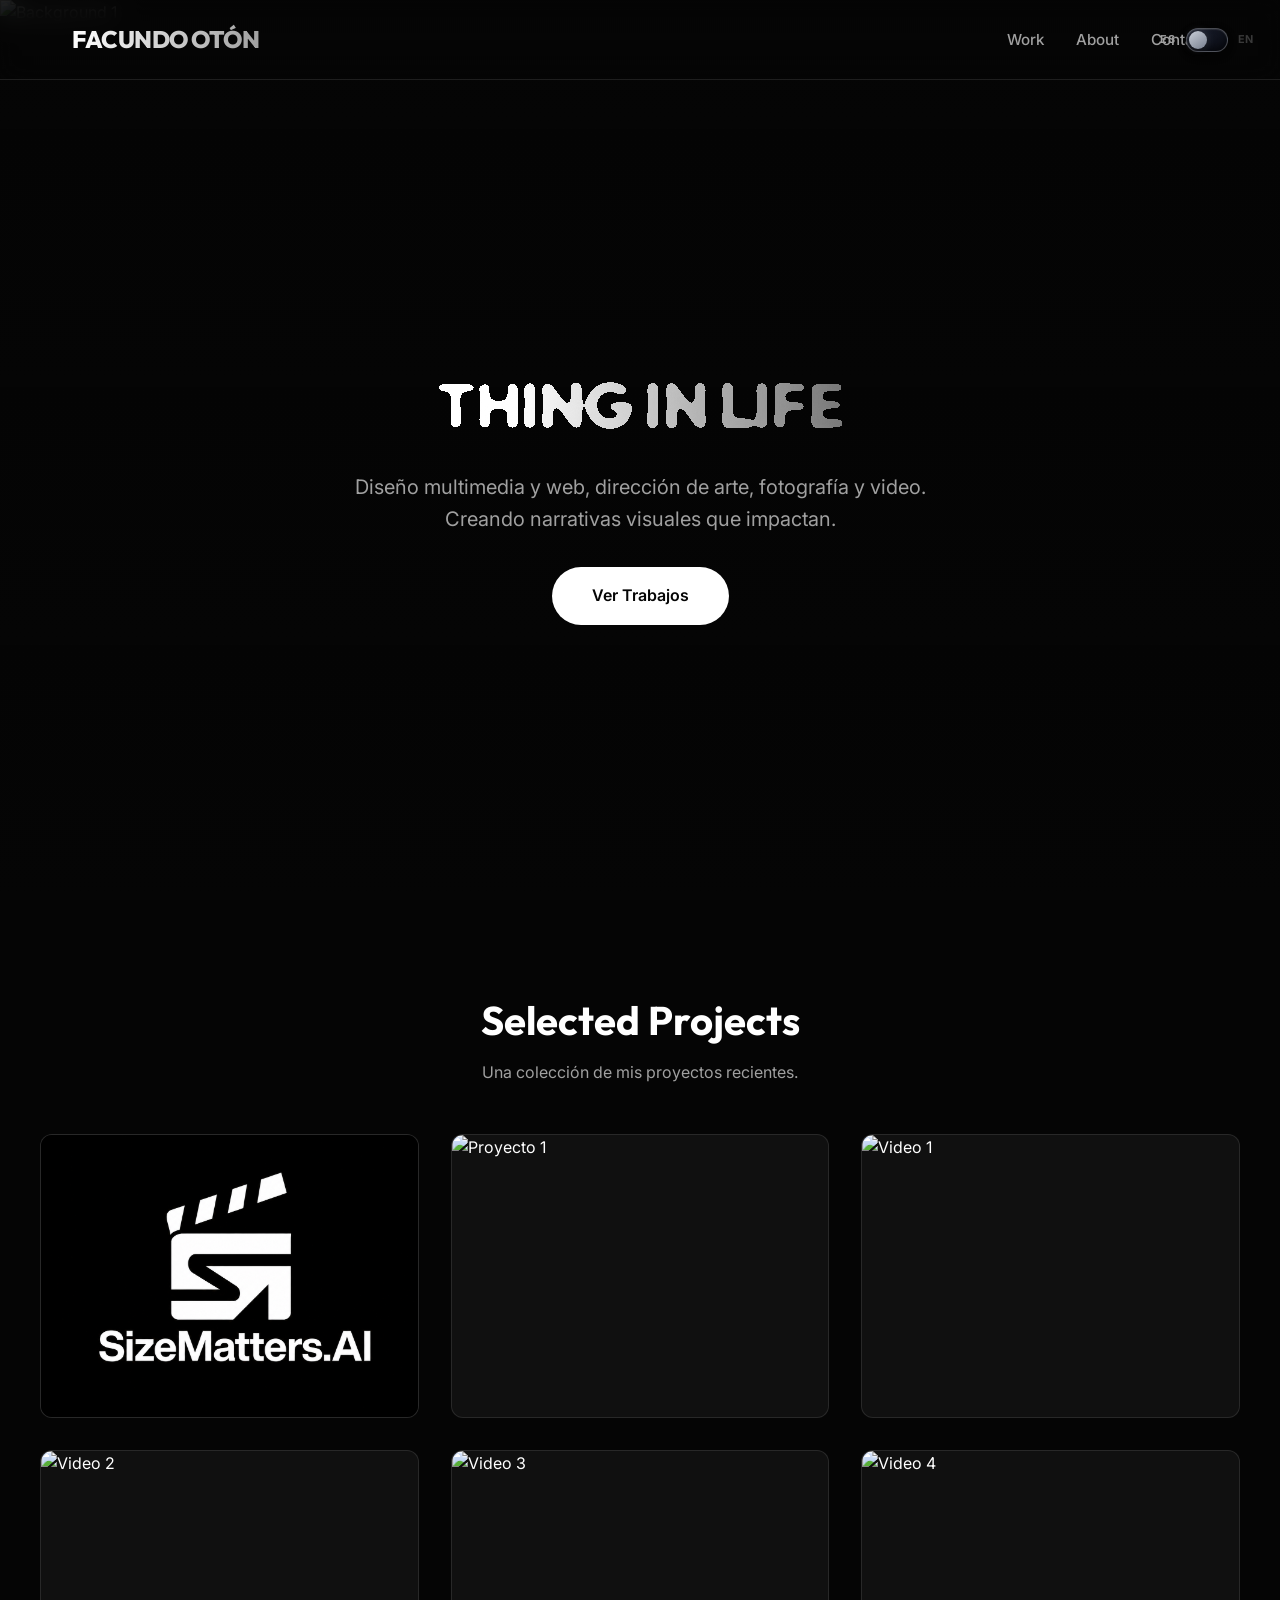
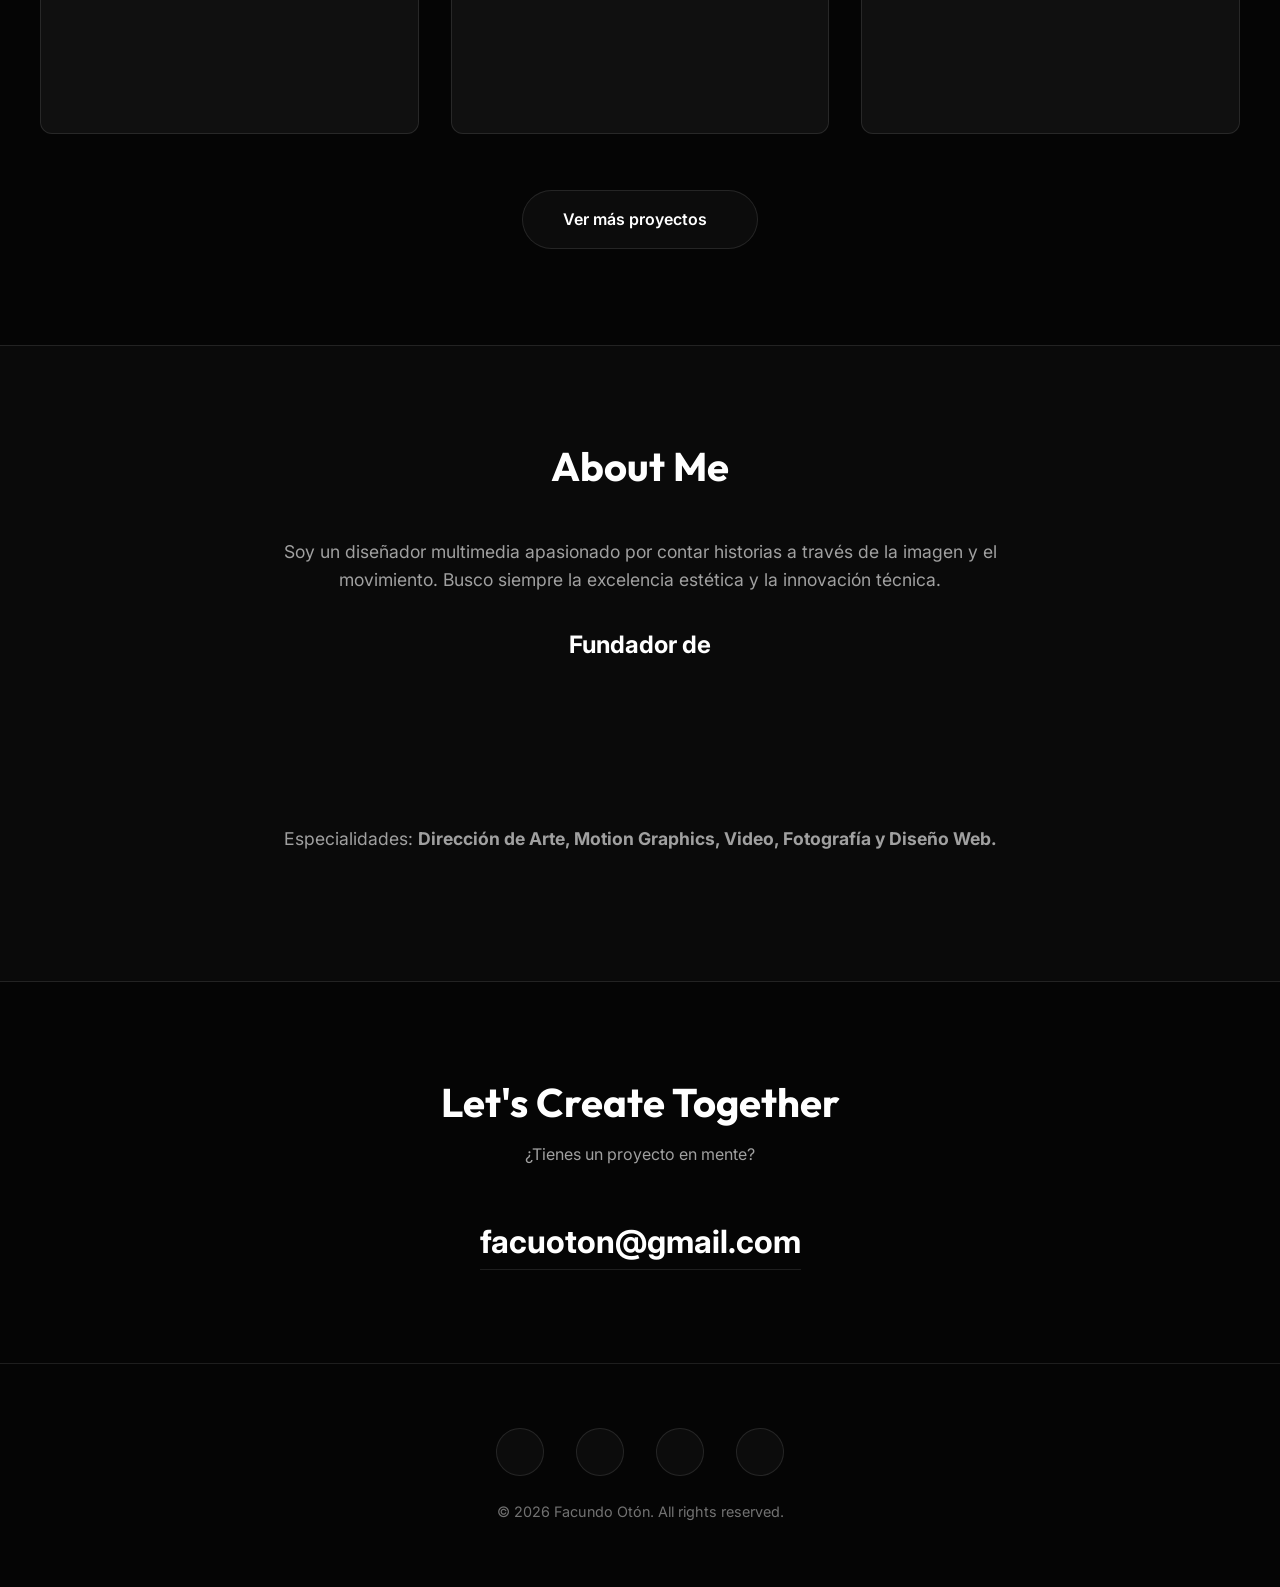
==== commit b7cdc4ec: "optimizacion hero" ====
--- a/index.html
+++ b/index.html
@@ -72,40 +72,40 @@
       <div class="hero-bg">
         <div class="hero-slider">
           <div class="slide active">
-            <img src="https://res.cloudinary.com/dp4yphsqr/image/upload/v1770837285/slider1_knbupx.jpg"
-              alt="Background 1">
+            <img src="https://res.cloudinary.com/dp4yphsqr/image/upload/c_limit,w_1920/f_auto/q_auto/v1770837285/slider1_knbupx.jpg"
+              alt="Background 1" decoding="async" fetchpriority="high">
           </div>
           <div class="slide">
-            <img src="https://res.cloudinary.com/dp4yphsqr/image/upload/v1770837284/slider2_szus3e.jpg"
-              alt="Background 2">
+            <img data-src="https://res.cloudinary.com/dp4yphsqr/image/upload/c_limit,w_1920/f_auto/q_auto/v1770837284/slider2_szus3e.jpg"
+              alt="Background 2" decoding="async">
           </div>
           <div class="slide">
-            <img src="https://res.cloudinary.com/dp4yphsqr/image/upload/v1770837283/slider3_g18ghu.jpg"
-              alt="Background 3">
+            <img data-src="https://res.cloudinary.com/dp4yphsqr/image/upload/c_limit,w_1920/f_auto/q_auto/v1770837283/slider3_g18ghu.jpg"
+              alt="Background 3" decoding="async">
           </div>
           <div class="slide">
-            <img src="https://res.cloudinary.com/dp4yphsqr/image/upload/v1770837286/slider4_x5ecqx.jpg"
-              alt="Background 4">
+            <img data-src="https://res.cloudinary.com/dp4yphsqr/image/upload/c_limit,w_1920/f_auto/q_auto/v1770837286/slider4_x5ecqx.jpg"
+              alt="Background 4" decoding="async">
           </div>
           <div class="slide">
-            <img src="https://res.cloudinary.com/dp4yphsqr/image/upload/v1770837286/slider5_h9owmb.jpg"
-              alt="Background 5">
+            <img data-src="https://res.cloudinary.com/dp4yphsqr/image/upload/c_limit,w_1920/f_auto/q_auto/v1770837286/slider5_h9owmb.jpg"
+              alt="Background 5" decoding="async">
           </div>
           <div class="slide">
-            <img src="https://res.cloudinary.com/dp4yphsqr/image/upload/v1770837286/slider6_pl0uuq.jpg"
-              alt="Background 6">
+            <img data-src="https://res.cloudinary.com/dp4yphsqr/image/upload/c_limit,w_1920/f_auto/q_auto/v1770837286/slider6_pl0uuq.jpg"
+              alt="Background 6" decoding="async">
           </div>
           <div class="slide">
-            <img src="https://res.cloudinary.com/dp4yphsqr/image/upload/v1770837286/slider7_luoel4.jpg"
-              alt="Background 7">
+            <img data-src="https://res.cloudinary.com/dp4yphsqr/image/upload/c_limit,w_1920/f_auto/q_auto/v1770837286/slider7_luoel4.jpg"
+              alt="Background 7" decoding="async">
           </div>
           <div class="slide">
-            <img src="https://res.cloudinary.com/dp4yphsqr/image/upload/v1770837285/slider8_tkwupb.jpg"
-              alt="Background 8">
+            <img data-src="https://res.cloudinary.com/dp4yphsqr/image/upload/c_limit,w_1920/f_auto/q_auto/v1770837285/slider8_tkwupb.jpg"
+              alt="Background 8" decoding="async">
           </div>
           <div class="slide">
-            <img src="https://res.cloudinary.com/dp4yphsqr/image/upload/v1770837288/slider9_rujbzz.jpg"
-              alt="Background 9">
+            <img data-src="https://res.cloudinary.com/dp4yphsqr/image/upload/c_limit,w_1920/f_auto/q_auto/v1770837288/slider9_rujbzz.jpg"
+              alt="Background 9" decoding="async">
           </div>
         </div>
       </div>
@@ -283,21 +283,62 @@
   </div>
 
   <script>
-    // Hero Background Slider (Crossfade)
+    // Prepare the next image before the crossfade so decoding does not
+    // compete with pointer interactions at the instant the slide changes.
     const slides = document.querySelectorAll('.hero-slider .slide');
     let currentSlide = 0;
-
-    function showSlide(idx) {
-      slides.forEach((slide, i) => {
-        slide.classList.toggle('active', i === idx);
+    let nextSlide = slides.length > 1 ? 1 : 0;
+    let slideTimer;
+    let heroVisible = true;
+    let slideSequence = 0;
+    const hero = document.querySelector('.hero');
+
+    function prepareSlide(index) {
+      const image = slides[index].querySelector('img');
+      if (image.dataset.src) {
+        image.src = image.dataset.src;
+        delete image.dataset.src;
+      }
+      const loaded = image.complete ? Promise.resolve(image.naturalWidth > 0) : new Promise((resolve) => {
+        image.addEventListener('load', () => resolve(true), { once: true });
+        image.addEventListener('error', () => resolve(false), { once: true });
       });
-      currentSlide = idx;
-    }
-
-    // Auto advance every 5 seconds
-    setInterval(() => {
-      showSlide((currentSlide + 1) % slides.length);
-    }, 5000);
+      return loaded.then((success) => {
+        if (!success || !image.decode) return success;
+        return image.decode().then(() => true, () => image.naturalWidth > 0);
+      });
+    }
+
+    function scheduleSlide() {
+      clearTimeout(slideTimer);
+      const sequence = ++slideSequence;
+      if (!heroVisible || document.hidden || slides.length < 2) return;
+      const next = nextSlide;
+      const ready = prepareSlide(next);
+      slideTimer = setTimeout(async () => {
+        const loaded = await ready;
+        if (sequence !== slideSequence || !heroVisible || document.hidden) return;
+        if (loaded) {
+          slides[currentSlide].classList.remove('active');
+          slides[next].classList.add('active');
+          currentSlide = next;
+        }
+        // Skip a failed image without replacing the visible photograph.
+        nextSlide = (next + 1) % slides.length;
+        if (nextSlide === currentSlide) nextSlide = (nextSlide + 1) % slides.length;
+        scheduleSlide();
+      }, 5000);
+    }
+
+    document.addEventListener('visibilitychange', scheduleSlide);
+    if (hero && 'IntersectionObserver' in window) {
+      const observer = new IntersectionObserver(([entry]) => {
+        heroVisible = entry.isIntersecting;
+        scheduleSlide();
+      });
+      observer.observe(hero);
+    }
+    scheduleSlide();
 
     // Gallery Data Source
     const galleryData = {
--- a/style.css
+++ b/style.css
@@ -397,14 +397,17 @@
   width: 100%;
   height: 100%;
   opacity: 0;
-  transition: opacity 1s ease;
+  visibility: hidden;
+  transition: opacity 1s ease, visibility 0s linear 1s;
   transform: scale(1.05);
 }
 
 .hero-slider .slide.active {
   opacity: 1;
+  visibility: visible;
   transform: scale(1);
-  transition: opacity 1s ease, transform 6s ease;
+  transition: opacity 1s ease, transform 6s ease, visibility 0s;
+  will-change: opacity, transform;
 }
 
 .hero-slider img {
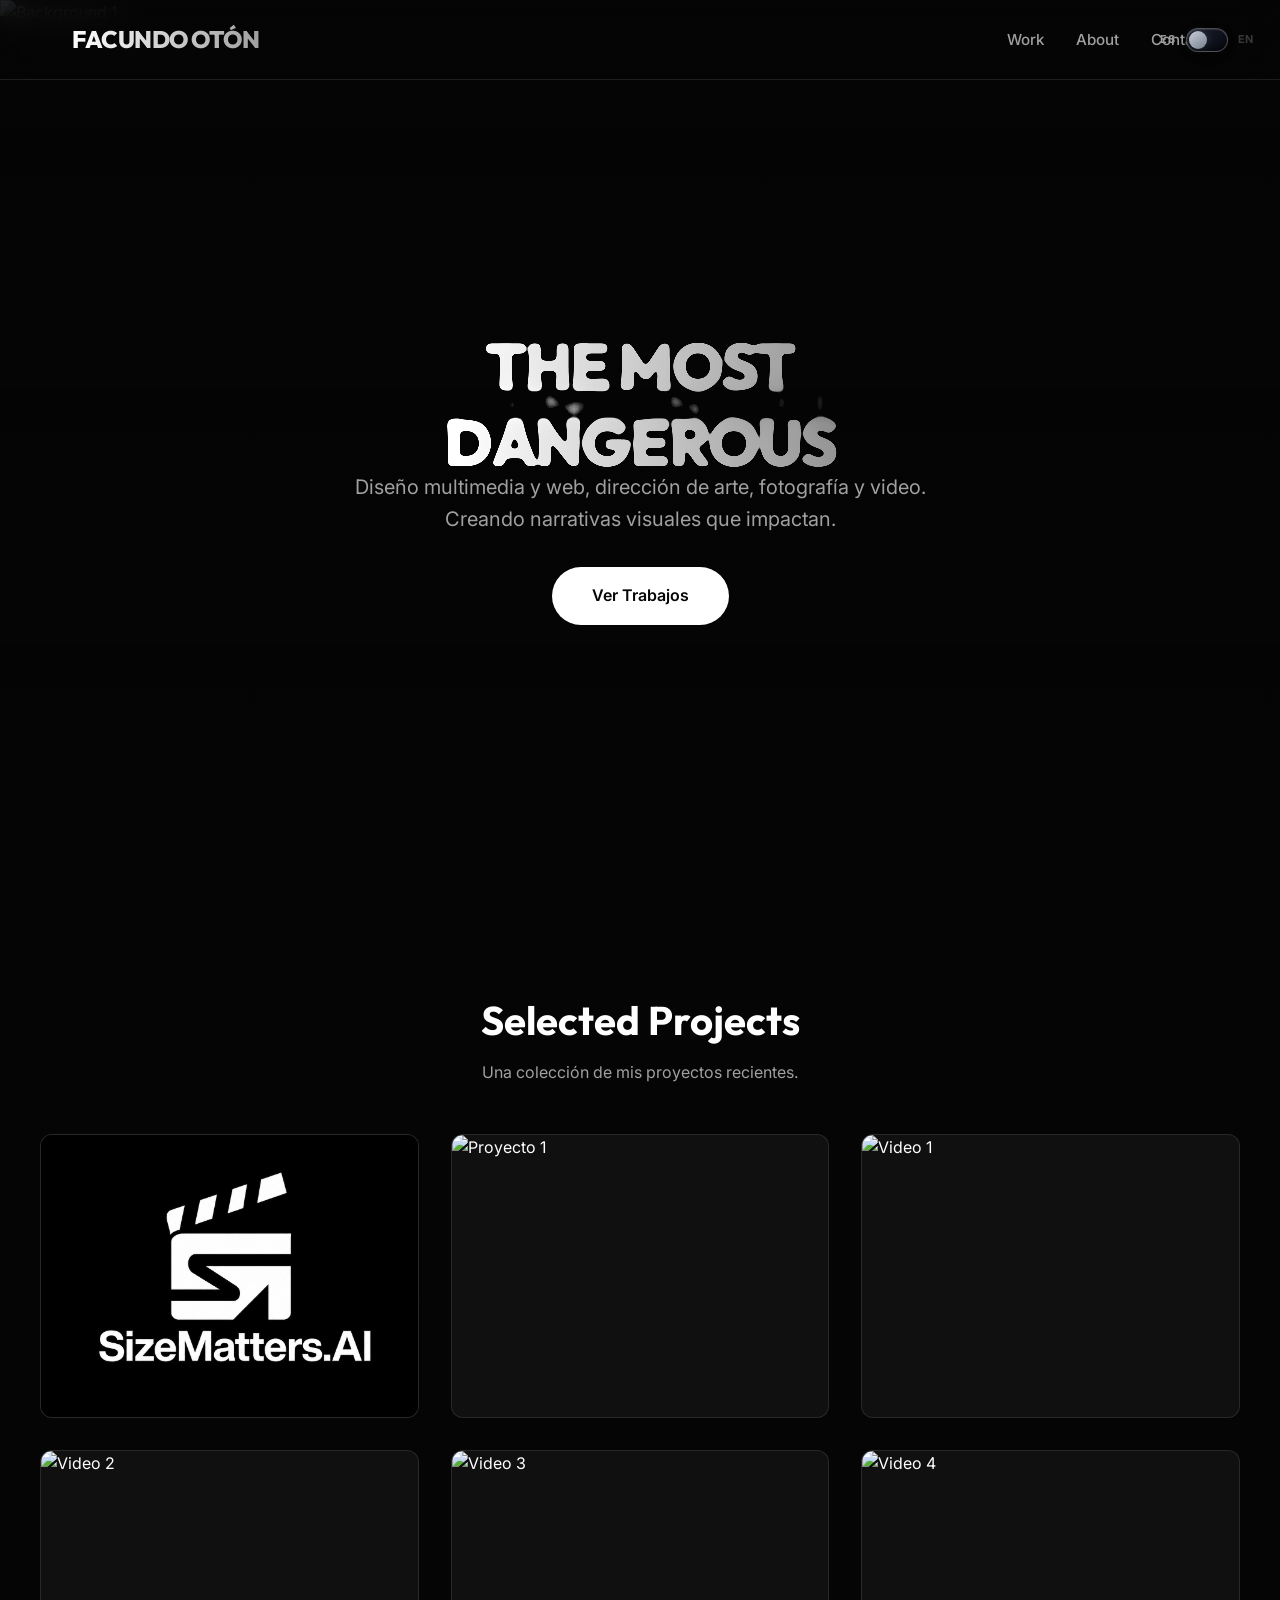
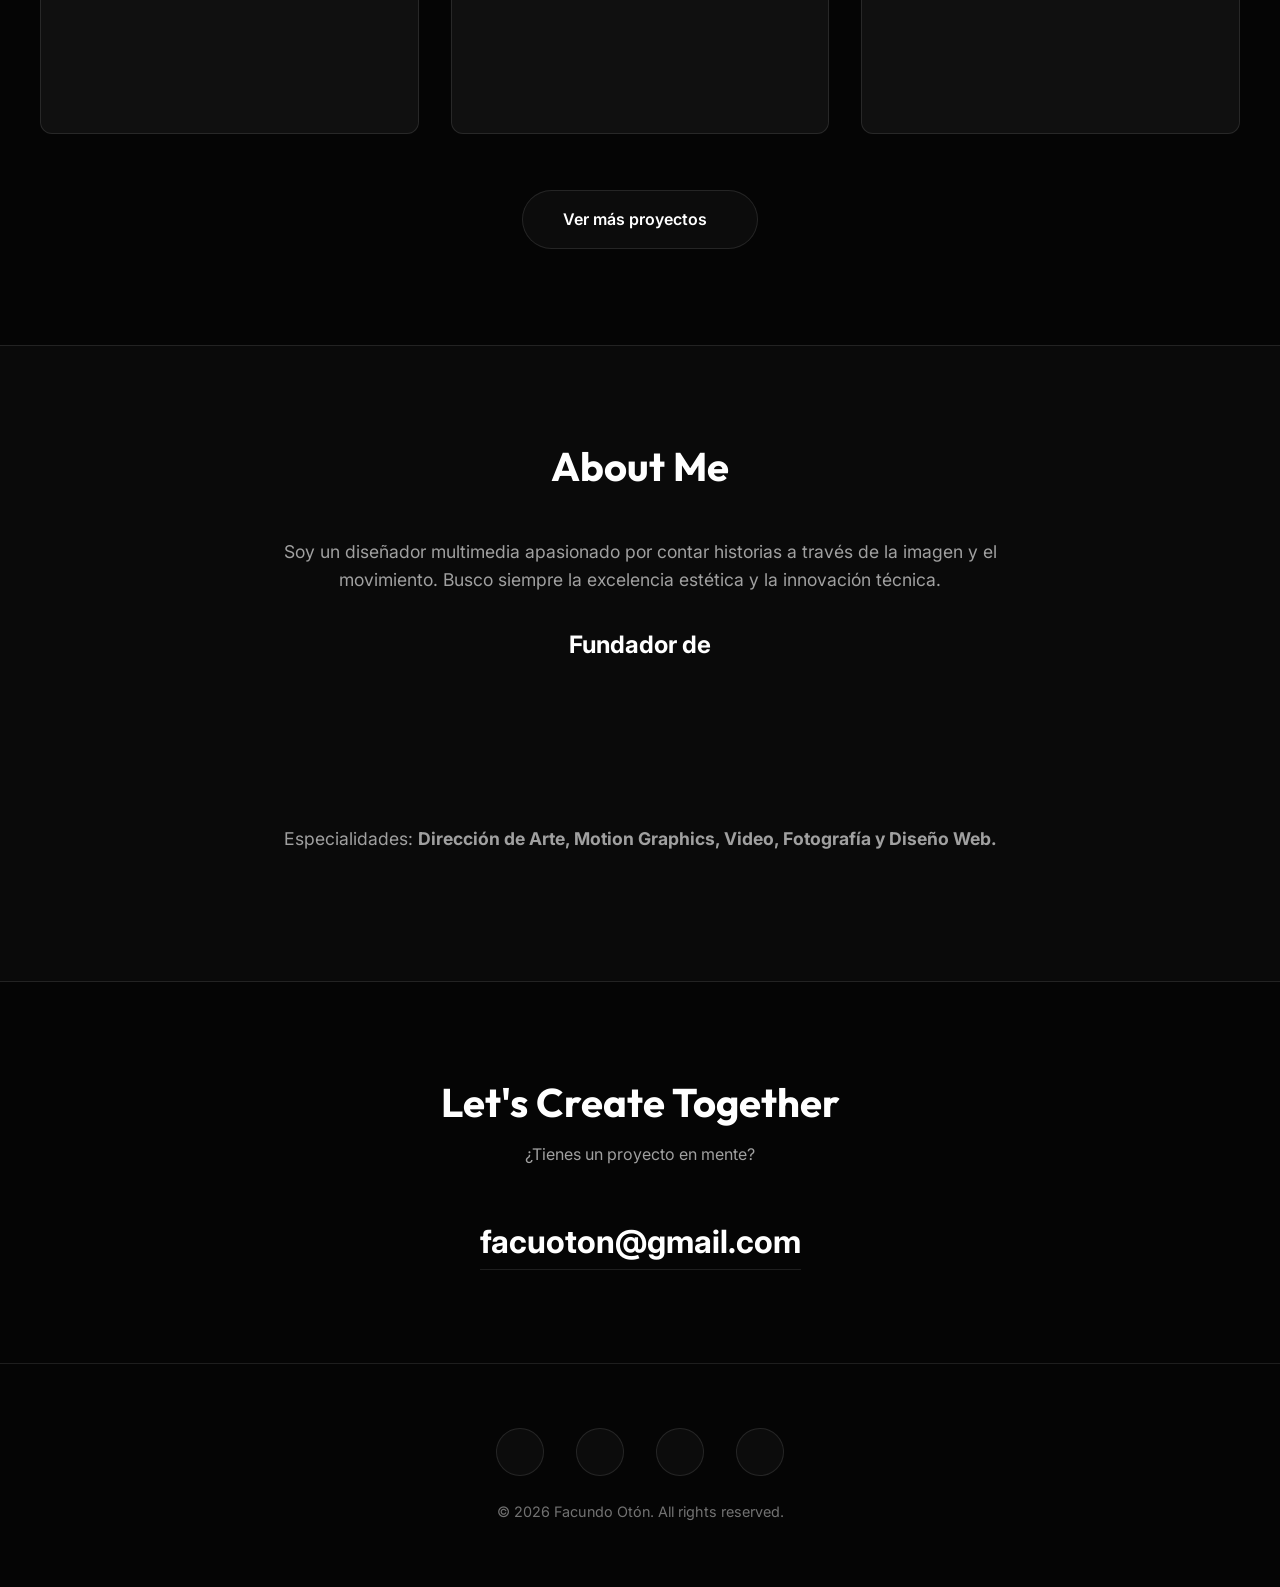
==== commit 4ab04490: "optimizacion texto hero" ====
--- a/index.html
+++ b/index.html
@@ -119,7 +119,7 @@
                   <feColorMatrix in="SourceGraphic" type="matrix" values="1 0 0 0 0
                                   0 1 0 0 0
                                   0 0 1 0 0
-                                  0 0 0 255 -140" />
+                                  0 0 0 18 -7" />
                 </filter>
               </defs>
             </svg>
@@ -603,6 +603,9 @@
     let morphTimeRef = new Date();
     let morphValue = 0;
     let cooldownValue = cooldownTime;
+    let morphFrame = null;
+    let morphVisible = true;
+    let cooling = false;
 
     const text1 = document.getElementById('text1');
     const text2 = document.getElementById('text2');
@@ -614,25 +617,25 @@
       function setMorph(fraction) {
         const isMobile = window.innerWidth <= 768;
         if (isMobile) {
-          const blur2 = Math.min(8 / fraction - 8, 20);
+          const blur2 = Math.min(8 / fraction - 8, 8);
           const opacity2 = Math.pow(fraction, 0.4) * 100;
           text2.style.filter = `blur(${blur2}px)`;
           text2.style.webkitFilter = `blur(${blur2}px)`;
           text2.style.opacity = `${opacity2}%`;
 
           let invFraction = 1 - fraction;
-          const blur1 = Math.min(8 / invFraction - 8, 20);
+          const blur1 = Math.min(8 / invFraction - 8, 8);
           const opacity1 = Math.pow(invFraction, 0.4) * 100;
           text1.style.filter = `blur(${blur1}px)`;
           text1.style.webkitFilter = `blur(${blur1}px)`;
           text1.style.opacity = `${opacity1}%`;
         } else {
           // Original Desktop Morph Code
-          text2.style.filter = `blur(${Math.min(8 / fraction - 8, 100)}px)`;
+          text2.style.filter = `blur(${Math.min(8 / fraction - 8, 8)}px)`;
           text2.style.opacity = `${Math.pow(fraction, 0.4) * 100}%`;
 
           let invFraction = 1 - fraction;
-          text1.style.filter = `blur(${Math.min(8 / invFraction - 8, 100)}px)`;
+          text1.style.filter = `blur(${Math.min(8 / invFraction - 8, 8)}px)`;
           text1.style.opacity = `${Math.pow(invFraction, 0.4) * 100}%`;
         }
       }
@@ -670,7 +673,11 @@
       }
 
       function animateGooey() {
-        requestAnimationFrame(animateGooey);
+        if (document.hidden || !morphVisible) {
+          morphFrame = null;
+          return;
+        }
+        morphFrame = requestAnimationFrame(animateGooey);
         const newTime = new Date();
         const shouldIncrementIndex = cooldownValue > 0;
         const dt = (newTime.getTime() - morphTimeRef.getTime()) / 1000;
@@ -679,18 +686,40 @@
         cooldownValue -= dt;
 
         if (cooldownValue <= 0) {
+          cooling = false;
           if (shouldIncrementIndex) {
             morphTextIndex = (morphTextIndex + 1) % morphTexts.length;
             text1.textContent = morphTexts[morphTextIndex % morphTexts.length];
             text2.textContent = morphTexts[(morphTextIndex + 1) % morphTexts.length];
           }
           doMorph();
-        } else {
+        } else if (!cooling) {
           doCooldown();
-        }
-      }
-
-      animateGooey();
+          cooling = true;
+        }
+      }
+
+      function updateMorphVisibility() {
+        if (document.hidden || !morphVisible) {
+          if (morphFrame !== null) cancelAnimationFrame(morphFrame);
+          morphFrame = null;
+          return;
+        }
+        if (morphFrame === null) {
+          morphTimeRef = new Date();
+          morphFrame = requestAnimationFrame(animateGooey);
+        }
+      }
+
+      document.addEventListener('visibilitychange', updateMorphVisibility);
+      if (hero && 'IntersectionObserver' in window) {
+        const morphObserver = new IntersectionObserver(([entry]) => {
+          morphVisible = entry.isIntersecting;
+          updateMorphVisibility();
+        });
+        morphObserver.observe(hero);
+      }
+      updateMorphVisibility();
     }
   </script>
   <script src="https://cdnjs.cloudflare.com/ajax/libs/matter-js/0.19.0/matter.min.js"></script>
@@ -776,8 +805,10 @@
       });
 
       const clock = new THREE.Clock();
+      let logoFrame = null;
+      let logoVisible = true;
       function animate() {
-        requestAnimationFrame(animate);
+        logoFrame = requestAnimationFrame(animate);
 
         const delta = clock.getDelta();
         const time = clock.getElapsedTime();
@@ -787,7 +818,27 @@
 
         renderer.render(scene, camera);
       }
-      animate();
+      function updateLogoVisibility() {
+        if (document.hidden || !logoVisible) {
+          if (logoFrame !== null) cancelAnimationFrame(logoFrame);
+          logoFrame = null;
+          clock.stop();
+          return;
+        }
+        if (logoFrame === null) {
+          clock.start();
+          logoFrame = requestAnimationFrame(animate);
+        }
+      }
+      document.addEventListener('visibilitychange', updateLogoVisibility);
+      if ('IntersectionObserver' in window) {
+        const logoObserver = new IntersectionObserver(([entry]) => {
+          logoVisible = entry.isIntersecting;
+          updateLogoVisibility();
+        });
+        logoObserver.observe(container);
+      }
+      updateLogoVisibility();
 
       window.addEventListener('resize', () => {
         camera.aspect = container.clientWidth / container.clientHeight;
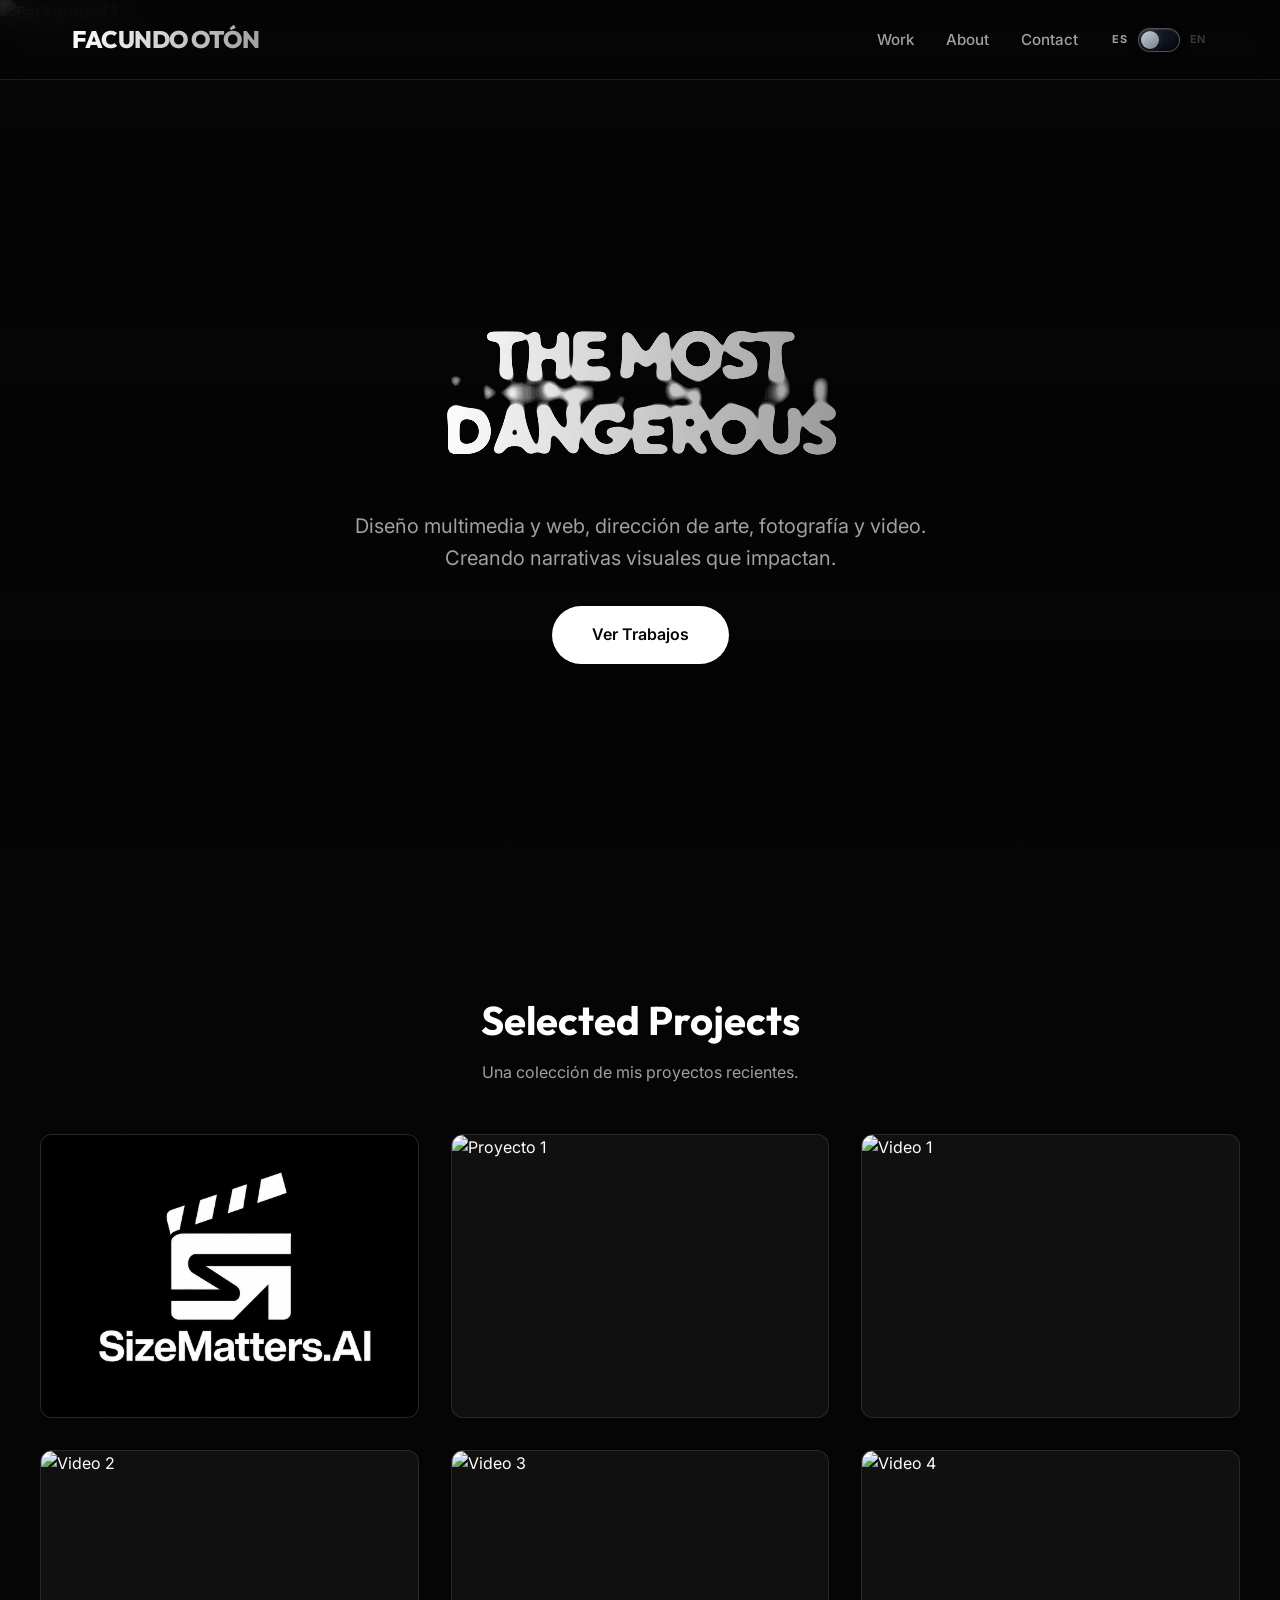
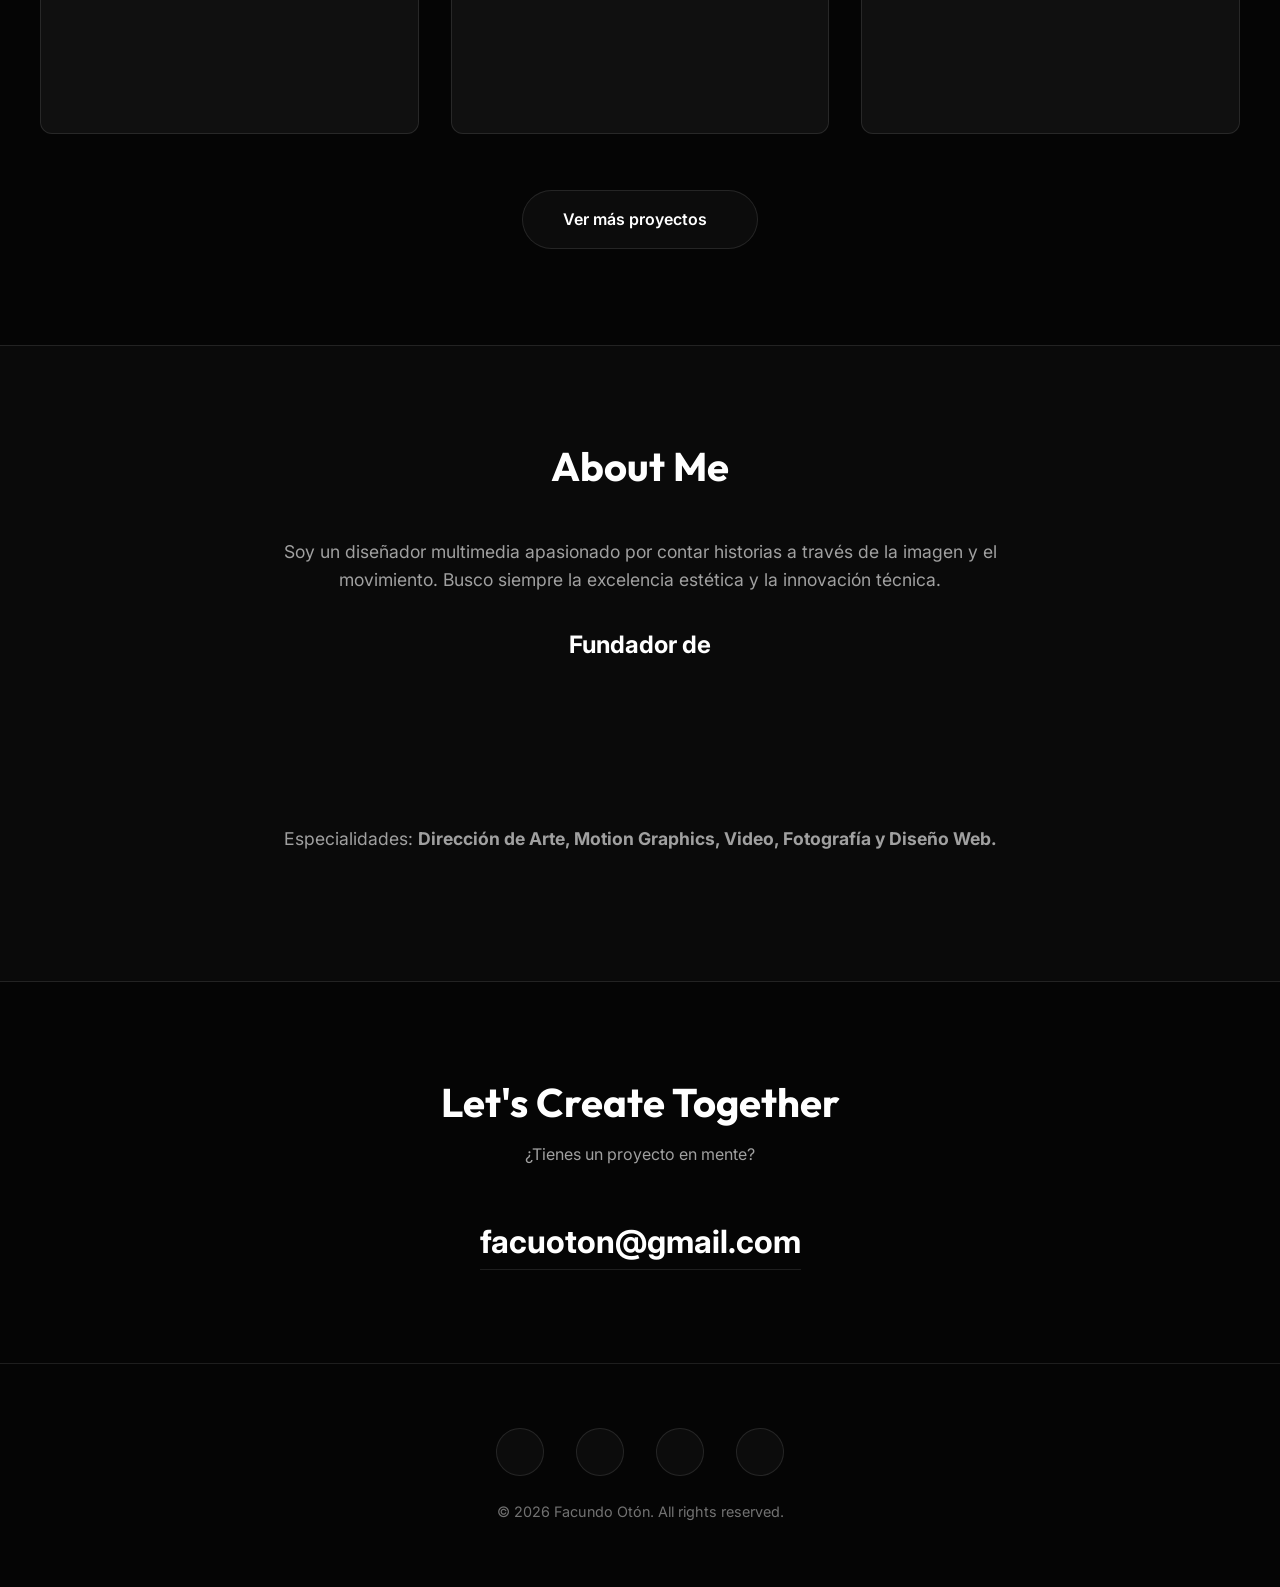
==== commit c812bb55: "actualizacion frases hero" ====
--- a/index.html
+++ b/index.html
@@ -113,6 +113,7 @@
       <div class="container">
         <div class="hero-content">
           <div class="hero-gooey-container">
+            <button type="button" class="quote-nav quote-prev" aria-label="Frase anterior" data-lang-aria="previousQuote"><span aria-hidden="true">‹</span></button>
             <svg style="position: absolute; width: 0; height: 0;" aria-hidden="true" focusable="false">
               <defs>
                 <filter id="threshold">
@@ -127,6 +128,8 @@
               <h2 id="text1" class="gooey-text"></h2>
               <h2 id="text2" class="gooey-text"></h2>
             </div>
+            <button type="button" class="quote-nav quote-next" aria-label="Frase siguiente" data-lang-aria="nextQuote"><span aria-hidden="true">›</span></button>
+            <span class="quote-counter" aria-live="polite" aria-atomic="true"></span>
           </div>
           <p class="hero-desc" data-lang-key="heroDescription">Diseño multimedia y web, dirección de arte, fotografía y video. Creando narrativas visuales que impactan.</p>
           <a href="#portfolio" class="hero-cta" data-lang-key="heroCta">Ver Trabajos</a>
@@ -590,12 +593,15 @@
     });
 
     // Gooey Text Morphing Effect
-    const morphTexts = [
-      'THE MOST DANGEROUS',
-      'THING IN LIFE',
-      'IS PLAY IT SAFE',
-      '- CASEY NEISTAT'
+    const quotes = [
+      ['THE MOST DANGEROUS', 'THING IN LIFE', 'IS PLAY IT SAFE', '- CASEY NEISTAT'],
+      ['IF YOU TRY,', 'YOU RISK FAILURE.', "IF YOU DON'T TRY,", 'YOU GUARANTEE IT.'],
+      ['DESIGN YOUR ENVIRONMENT', 'TO MAKE SUCCESS AUTOMATIC,', 'BECAUSE SYSTEMS', 'BEAT MOTIVATION EVERY TIME.'],
+      ["PEOPLE WHO SAY IT CAN'T BE DONE", 'SHOULD NOT INTERRUPT', 'THOSE WHO ARE DOING IT.', '- CASEY NEISTAT'],
+      ["IT'S THE EXECUTION THAT MATTERS", 'NEVER THE IDEA', '- CASEY NEISTAT']
     ];
+    let quoteIndex = 0;
+    let morphTexts = quotes[quoteIndex];
     const morphTime = 1.2;
     const cooldownTime = 1.5;
 
@@ -609,10 +615,90 @@
 
     const text1 = document.getElementById('text1');
     const text2 = document.getElementById('text2');
+    const quoteStage = document.querySelector('.gooey-texts');
+    const quoteCounter = document.querySelector('.quote-counter');
+    let counterTimer;
+    let quoteSlideTimer;
+    let quoteSliding = false;
 
     if (text1 && text2) {
+      // Reserve space for the tallest fragment at the current screen width.
+      // Hidden grid items resize naturally when the viewport or fonts change.
+      quotes.flat().forEach((fragment) => {
+        const measure = document.createElement('h2');
+        measure.className = 'gooey-text quote-measure';
+        measure.setAttribute('aria-hidden', 'true');
+        measure.textContent = fragment;
+        quoteStage.appendChild(measure);
+      });
       text1.textContent = morphTexts[morphTextIndex % morphTexts.length];
       text2.textContent = morphTexts[(morphTextIndex + 1) % morphTexts.length];
+
+      function navigateQuote(direction, event, slideDirection = direction) {
+        event.stopPropagation();
+        quoteIndex = (quoteIndex + direction + quotes.length) % quotes.length;
+        morphTexts = quotes[quoteIndex];
+        clearTimeout(quoteSlideTimer);
+        quoteSliding = true;
+        quoteStage.classList.remove('quote-slide-out', 'quote-slide-in');
+        quoteStage.style.setProperty('--quote-out', slideDirection > 0 ? '100vw' : '-100vw');
+        quoteStage.style.setProperty('--quote-in', slideDirection > 0 ? '-100vw' : '100vw');
+
+        const reducedMotion = window.matchMedia('(prefers-reduced-motion: reduce)').matches;
+        function showSelectedQuote() {
+          text1.textContent = morphTexts[morphTexts.length - 1];
+          text2.textContent = morphTexts[0];
+          morphTextIndex = morphTexts.length - 1;
+          morphValue = 0;
+          cooldownValue = cooldownTime;
+          cooling = true;
+          doCooldown();
+          quoteStage.classList.remove('quote-slide-out');
+          if (!reducedMotion) {
+            void quoteStage.offsetWidth;
+            quoteStage.classList.add('quote-slide-in');
+          }
+          quoteSlideTimer = setTimeout(() => {
+            quoteStage.classList.remove('quote-slide-in');
+            quoteSliding = false;
+            morphTimeRef = new Date();
+          }, reducedMotion ? 0 : 400);
+        }
+        if (reducedMotion) {
+          showSelectedQuote();
+        } else {
+          void quoteStage.offsetWidth;
+          quoteStage.classList.add('quote-slide-out');
+          quoteSlideTimer = setTimeout(showSelectedQuote, 320);
+        }
+        quoteCounter.textContent = `${String(quoteIndex + 1).padStart(2, '0')} / ${String(quotes.length).padStart(2, '0')}`;
+        quoteCounter.classList.add('visible');
+        clearTimeout(counterTimer);
+        counterTimer = setTimeout(() => quoteCounter.classList.remove('visible'), 1100);
+      }
+
+      document.querySelector('.quote-prev').addEventListener('click', (event) => navigateQuote(-1, event));
+      document.querySelector('.quote-next').addEventListener('click', (event) => navigateQuote(1, event));
+
+      const quoteContainer = document.querySelector('.hero-gooey-container');
+      let touchStart = null;
+      quoteContainer.addEventListener('touchstart', (event) => {
+        if (event.touches.length !== 1) {
+          touchStart = null;
+          return;
+        }
+        touchStart = { x: event.touches[0].clientX, y: event.touches[0].clientY };
+      }, { passive: true });
+      quoteContainer.addEventListener('touchend', (event) => {
+        if (!touchStart || event.changedTouches.length !== 1) return;
+        const deltaX = event.changedTouches[0].clientX - touchStart.x;
+        const deltaY = event.changedTouches[0].clientY - touchStart.y;
+        touchStart = null;
+        if (Math.abs(deltaX) < 40 || Math.abs(deltaX) <= Math.abs(deltaY)) return;
+        event.preventDefault();
+        navigateQuote(deltaX < 0 ? 1 : -1, event, deltaX < 0 ? -1 : 1);
+      }, { passive: false });
+      quoteContainer.addEventListener('touchcancel', () => { touchStart = null; });
 
       function setMorph(fraction) {
         const isMobile = window.innerWidth <= 768;
@@ -678,6 +764,10 @@
           return;
         }
         morphFrame = requestAnimationFrame(animateGooey);
+        if (quoteSliding) {
+          morphTimeRef = new Date();
+          return;
+        }
         const newTime = new Date();
         const shouldIncrementIndex = cooldownValue > 0;
         const dt = (newTime.getTime() - morphTimeRef.getTime()) / 1000;
--- a/style.css
+++ b/style.css
@@ -229,15 +229,13 @@
 }
 
 .language-picker {
-  position: absolute;
-  top: 50%;
-  right: 2rem;
+  position: static;
   display: inline-flex;
   align-items: center;
   gap: 0.45rem;
   height: 44px;
   margin-left: 0;
-  transform: translateY(-50%);
+  transform: none;
 }
 
 .language-code {
@@ -348,9 +346,6 @@
     max-width: var(--container-width);
   }
 
-  .language-picker {
-    right: 1.5rem;
-  }
 }
 
 /* Hero Section */
@@ -427,7 +422,8 @@
 .hero-gooey-container {
   position: relative;
   width: 100%;
-  height: 100px;
+  min-height: 124px;
+  padding-bottom: 24px;
   display: flex;
   align-items: center;
   justify-content: center;
@@ -437,18 +433,79 @@
   animation: fadeUp 0.8s var(--ease-out) 0.5s forwards;
 }
 
+.quote-nav {
+  position: absolute;
+  z-index: 2;
+  top: calc(50% - 12px);
+  width: 44px;
+  height: 44px;
+  display: grid;
+  place-items: center;
+  padding: 0;
+  border: 0;
+  background: transparent;
+  color: #fff;
+  font: 300 3rem/1 'Inter', sans-serif;
+  cursor: pointer;
+  opacity: 0;
+  transform: translateY(-50%);
+  transition: opacity 0.25s ease;
+}
+.quote-prev { left: 0; }
+.quote-next { right: 0; }
+.hero-gooey-container:hover .quote-nav,
+.hero-gooey-container:focus-within .quote-nav { opacity: 0.42; }
+.hero-gooey-container .quote-nav:hover,
+.hero-gooey-container .quote-nav:focus-visible { opacity: 0.85; }
+.quote-nav:focus-visible { outline: 2px solid var(--accent-primary); outline-offset: 2px; }
+.quote-counter {
+  position: absolute;
+  bottom: 0;
+  left: 50%;
+  transform: translateX(-50%);
+  color: rgba(255, 255, 255, 0.65);
+  font-size: 0.7rem;
+  letter-spacing: 0.12em;
+  opacity: 0;
+  pointer-events: none;
+  transition: opacity 0.3s ease;
+}
+.quote-counter.visible { opacity: 1; }
+.gooey-texts.quote-slide-out { animation: quote-slide-out 0.32s ease-in both; }
+.gooey-texts.quote-slide-in { animation: quote-slide-in 0.4s ease-out both; }
+@keyframes quote-slide-out {
+  from { transform: translateX(0); opacity: 1; filter: url(#threshold) blur(0); }
+  50% { filter: url(#threshold) blur(10px); }
+  to { transform: translateX(var(--quote-out)); opacity: 0; filter: url(#threshold) blur(16px); }
+}
+@keyframes quote-slide-in {
+  from { transform: translateX(var(--quote-in)); opacity: 0; filter: url(#threshold) blur(16px); }
+  50% { filter: url(#threshold) blur(10px); }
+  to { transform: translateX(0); opacity: 1; filter: url(#threshold) blur(0); }
+}
+@media (hover: none) {
+  .hero-gooey-container { touch-action: pan-y; }
+  .hero-gooey-container .quote-nav { opacity: 0; }
+  .hero-gooey-container .quote-nav:focus-visible { opacity: 0.85; }
+}
+@media (prefers-reduced-motion: reduce) {
+  .gooey-texts.quote-slide-out,
+  .gooey-texts.quote-slide-in { animation: none; }
+  .quote-nav, .quote-counter { transition-duration: 0.01ms; }
+}
+
 .gooey-texts {
-  position: absolute;
-  width: 100%;
-  height: 100%;
-  display: flex;
+  position: relative;
+  width: calc(100% - 96px);
+  display: grid;
   align-items: center;
   justify-content: center;
   filter: url(#threshold);
 }
 
 .gooey-text {
-  position: absolute;
+  grid-area: 1 / 1;
+  width: 100%;
   font-size: 4rem;
   font-weight: 800;
   letter-spacing: -0.03em;
@@ -459,6 +516,11 @@
   margin: 0;
   user-select: none;
   cursor: default;
+}
+
+.quote-measure {
+  visibility: hidden;
+  pointer-events: none;
 }
 
 .hero-desc {
@@ -894,20 +956,20 @@
   }
 
   .gooey-text {
-    font-size: min(8vw, 2.2rem);
+    font-size: min(6vw, 2.2rem);
     background: none;
     -webkit-background-clip: initial;
     background-clip: initial;
     -webkit-text-fill-color: initial;
     color: var(--text-main);
-    white-space: nowrap;
+    white-space: normal;
     /* GPU Acceleration exclusively on mobile */
     transform: translate3d(0, 0, 0);
     will-change: filter, opacity;
   }
 
   .hero-gooey-container {
-    height: 60px;
+    min-height: 84px;
   }
 
   .grid {
@@ -952,6 +1014,15 @@
   .gallery-nav.next {
     right: 10px;
   }
+}
+
+@media (max-width: 480px) {
+  :root { --header-height: 112px; }
+  .site-header .container { flex-wrap: wrap; justify-content: center; gap: 2px 12px; padding: 8px 1rem; }
+  .site-header .logo { width: 100%; text-align: center; font-size: 1.15rem; }
+  .main-nav { width: 100%; justify-content: center; gap: 0.6rem; }
+  .language-picker { margin-left: 0; }
+  .hero-content { padding: 0; }
 }
 
 .gallery-counter {
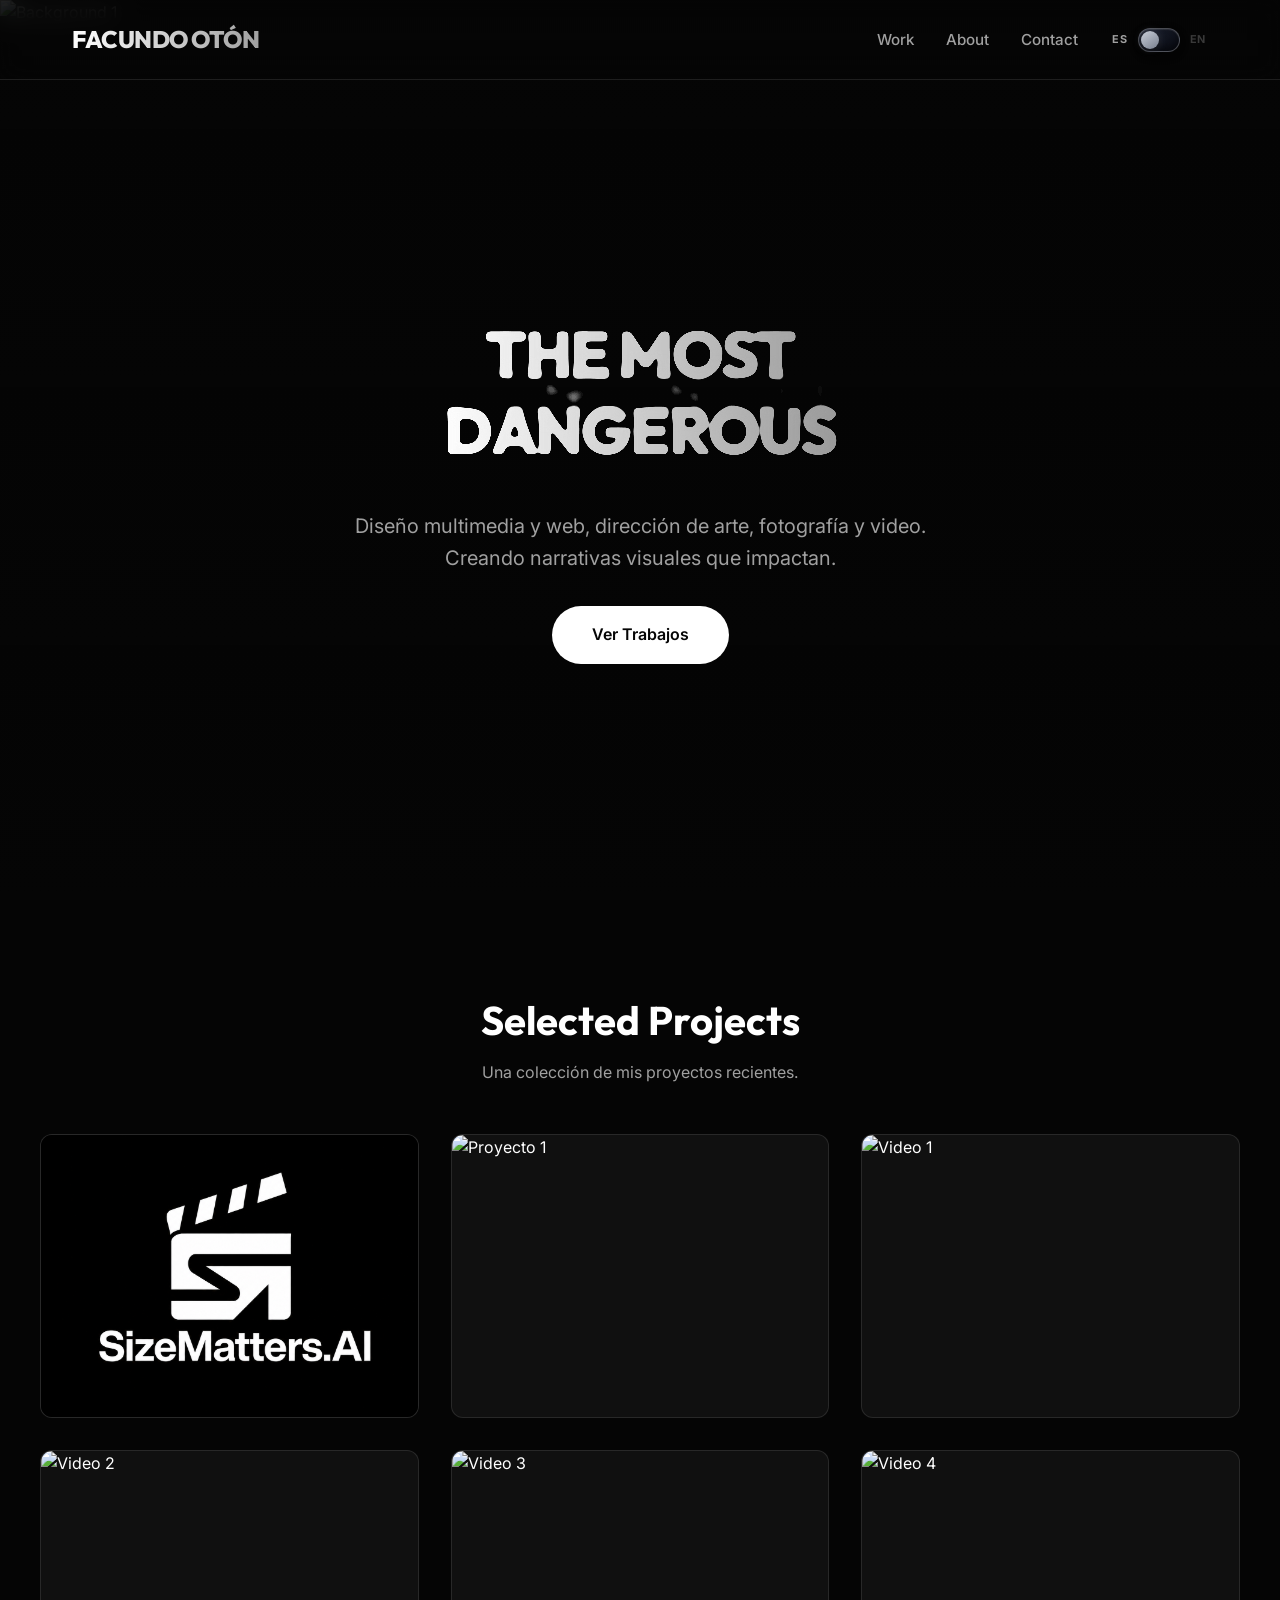
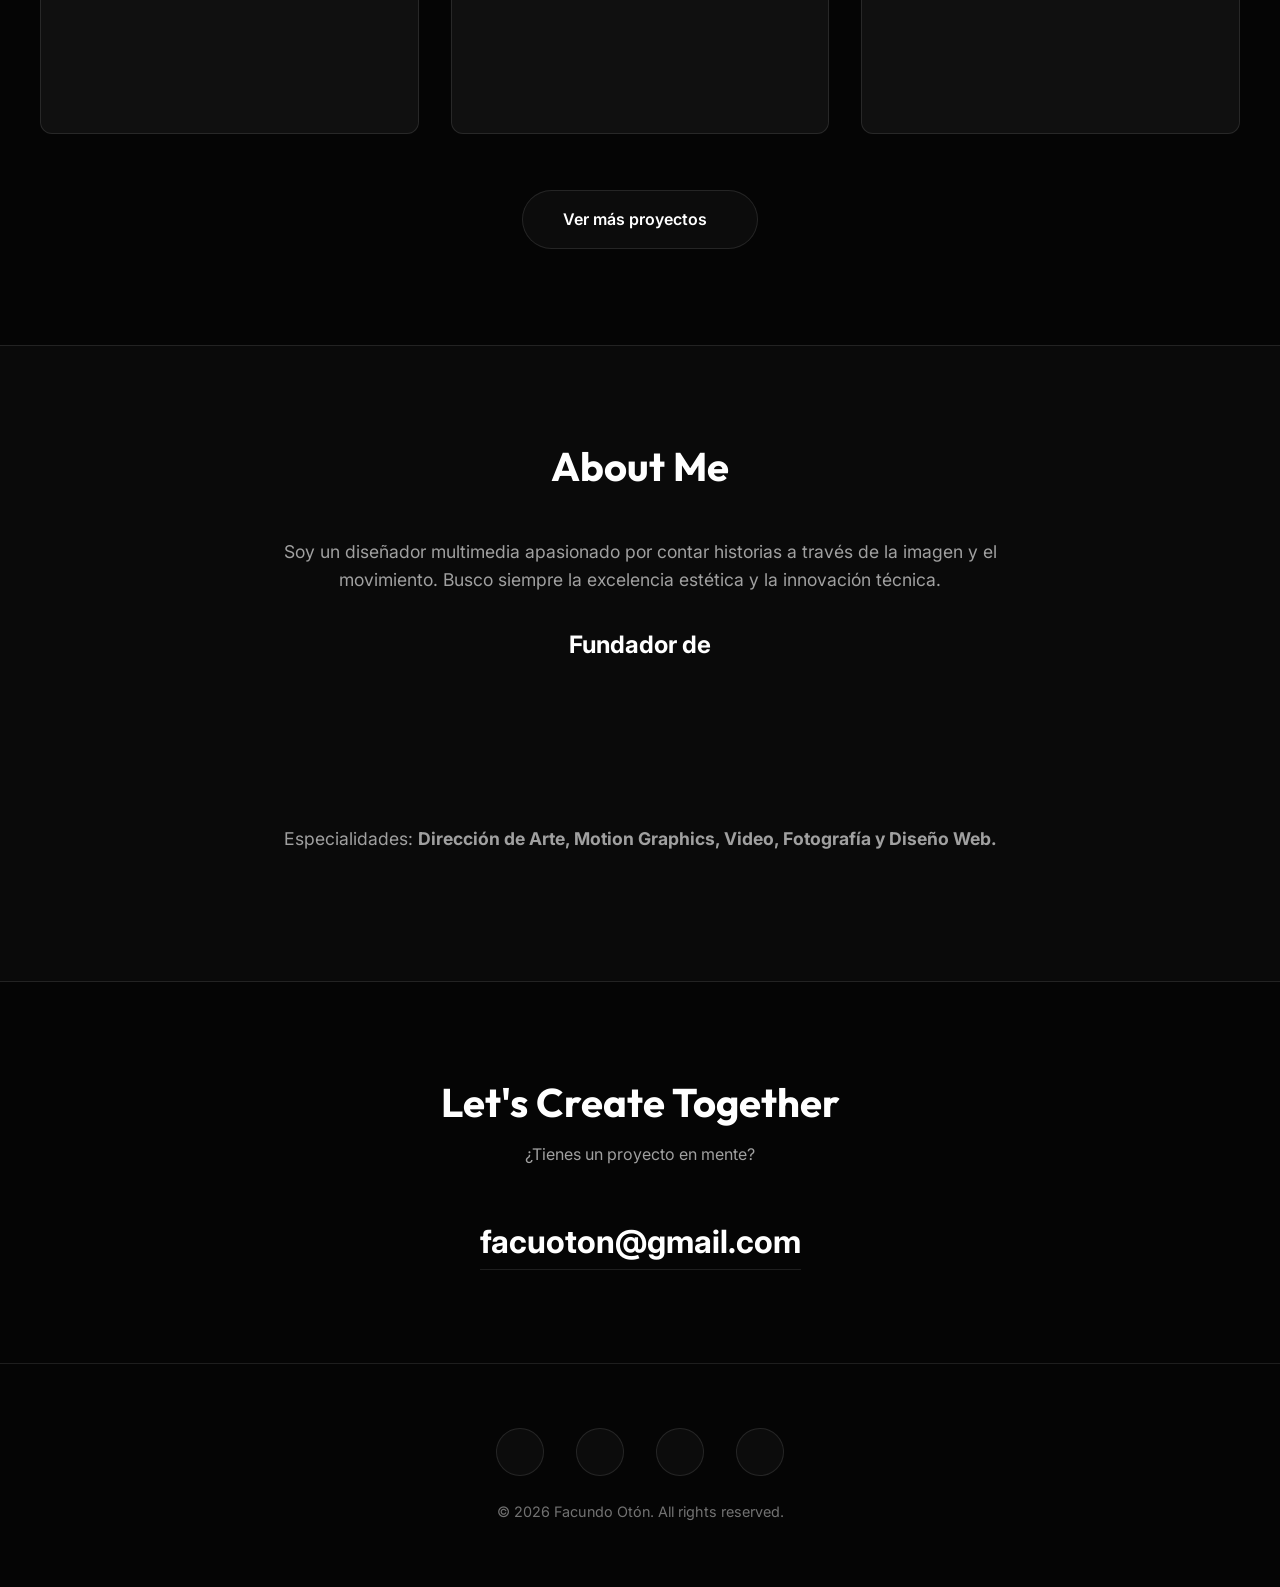
==== commit f98c3a1b: "en - es hovers" ====
--- a/index.html
+++ b/index.html
@@ -165,8 +165,8 @@
             <img src="https://res.cloudinary.com/dp4yphsqr/image/upload/v1770837285/slider1_knbupx.jpg"
               alt="Proyecto 1">
             <div class="card-overlay">
-              <h4 class="card-title">Nueva York 2025</h4>
-              <span class="card-category">Fotografía</span>
+              <h4 class="card-title" data-lang-key="newYorkTitle">Nueva York 2025</h4>
+              <span class="card-category" data-lang-key="photographyCategory">Fotografía</span>
             </div>
           </a>
         </article>
@@ -178,8 +178,8 @@
             <img src="https://res.cloudinary.com/dp4yphsqr/image/upload/v1770837243/368bis-thumb_jyc3wj.png"
               alt="Video 1">
             <div class="card-overlay">
-              <h4 class="card-title">Presentación 368bis</h4>
-              <span class="card-category">Video y Color Grading</span>
+              <h4 class="card-title" data-lang-key="presentationTitle">Presentación 368bis</h4>
+              <span class="card-category" data-lang-key="videoColorCategory">Video y Color Grading</span>
             </div>
           </a>
         </article>
@@ -191,8 +191,8 @@
             <img src="https://res.cloudinary.com/dp4yphsqr/image/upload/v1770837245/EntrevistaValuto-thumb_ndasoj.png"
               alt="Video 2">
             <div class="card-overlay">
-              <h4 class="card-title">Entrevista Valuto</h4>
-              <span class="card-category">Video Documental</span>
+              <h4 class="card-title" data-lang-key="interviewTitle">Entrevista Valuto</h4>
+              <span class="card-category" data-lang-key="documentaryCategory">Video Documental</span>
             </div>
           </a>
         </article>
@@ -203,7 +203,7 @@
             <img src="https://res.cloudinary.com/dp4yphsqr/image/upload/v1770837245/Capaz_Merengueton-thumb_w6xwf5.png"
               alt="Video 3">
             <div class="card-overlay">
-              <h4 class="card-title">Videoclip Musical</h4>
+              <h4 class="card-title" data-lang-key="musicVideoTitle">Videoclip Musical</h4>
               <span class="card-category">Motion Graphics</span>
             </div>
           </a>
--- a/style.css
+++ b/style.css
@@ -1023,6 +1023,10 @@
   .main-nav { width: 100%; justify-content: center; gap: 0.6rem; }
   .language-picker { margin-left: 0; }
   .hero-content { padding: 0; }
+  .gooey-texts { width: calc(100% - 16px); }
+  .gooey-text { font-size: clamp(2.25rem, 10vw, 3rem); }
+  .hero-desc { max-width: 34ch; font-size: 0.9rem; line-height: 1.5; margin-bottom: 1.5rem; }
+  .hero-cta { min-height: 44px; padding: 0.7rem 1.75rem; font-size: 0.85rem; }
 }
 
 .gallery-counter {
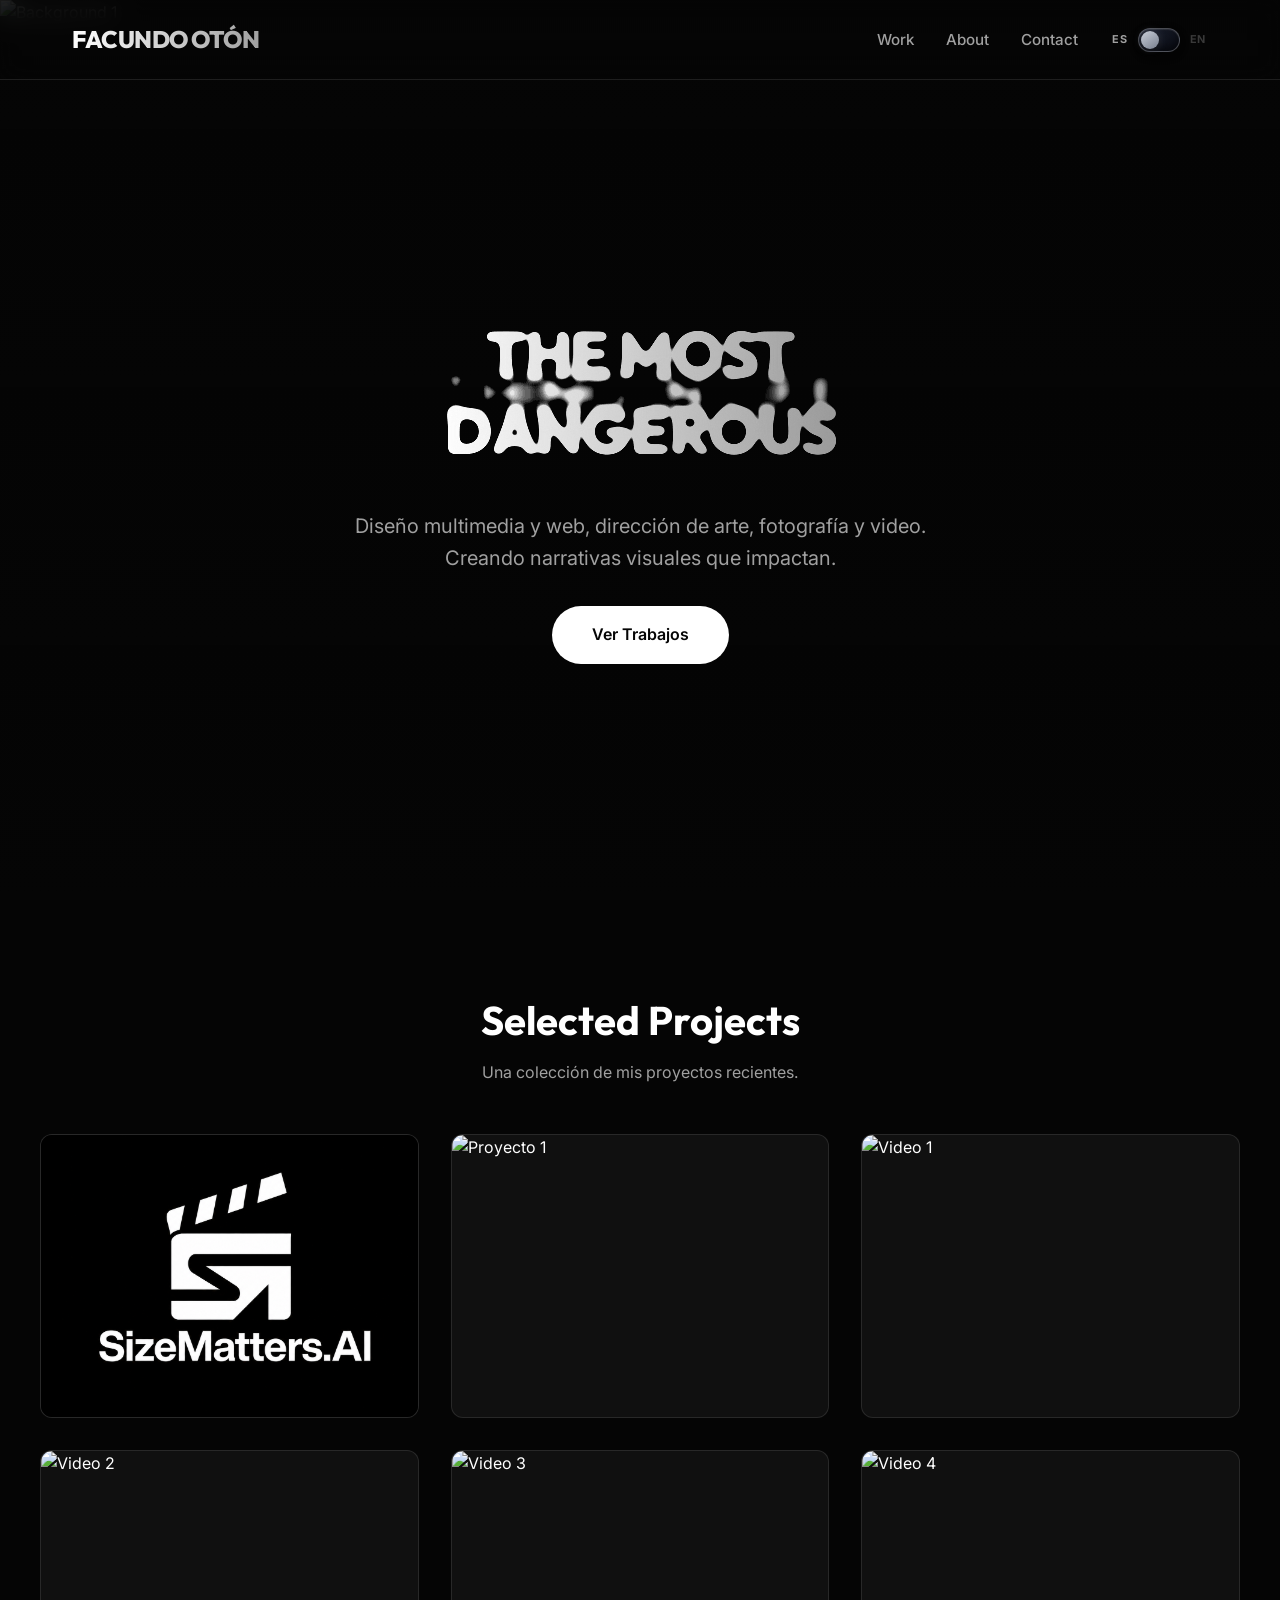
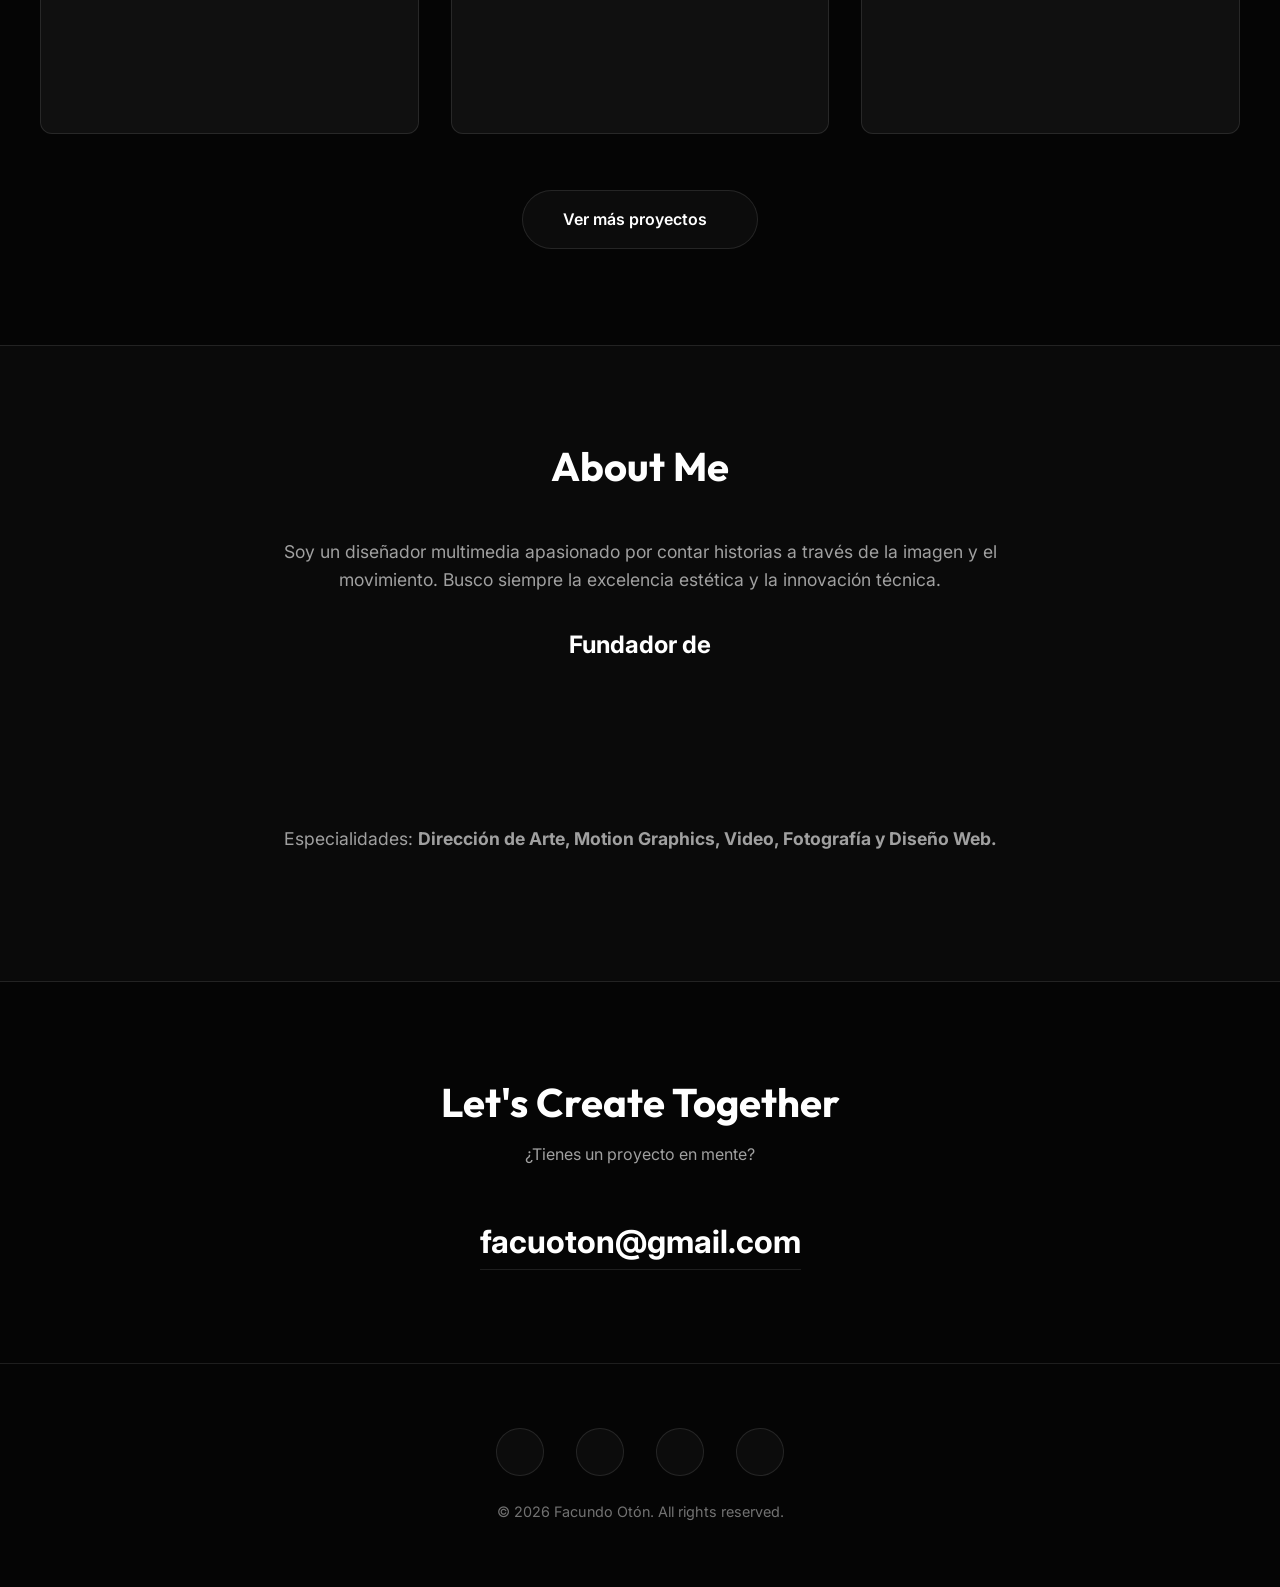
==== commit 1f5b3976: "v2" ====
--- a/index.html
+++ b/index.html
@@ -274,7 +274,7 @@
     </div>
   </footer>
 
-  <script src="language.js"></script>
+  <script src="language.js?v=2"></script>
 
   <!-- Modal -->
   <div id="modal" class="modal" aria-hidden="true">
